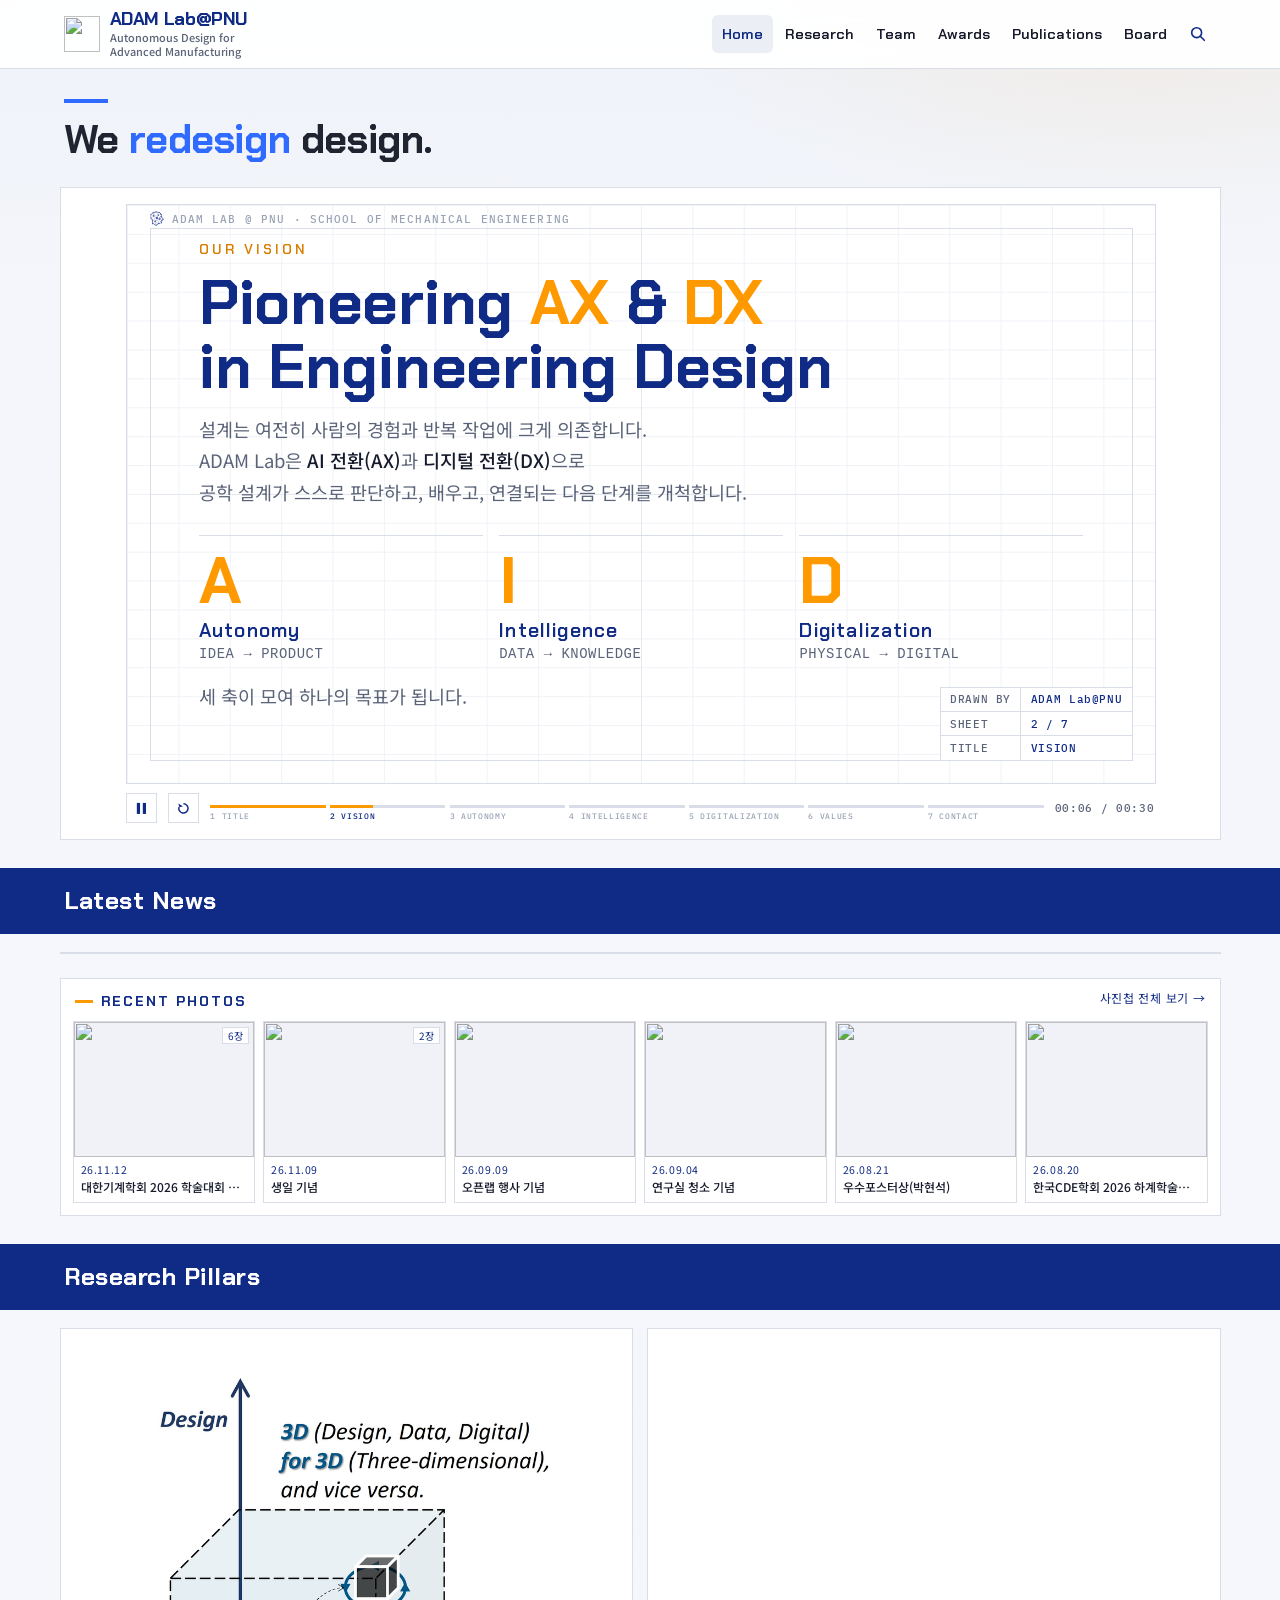
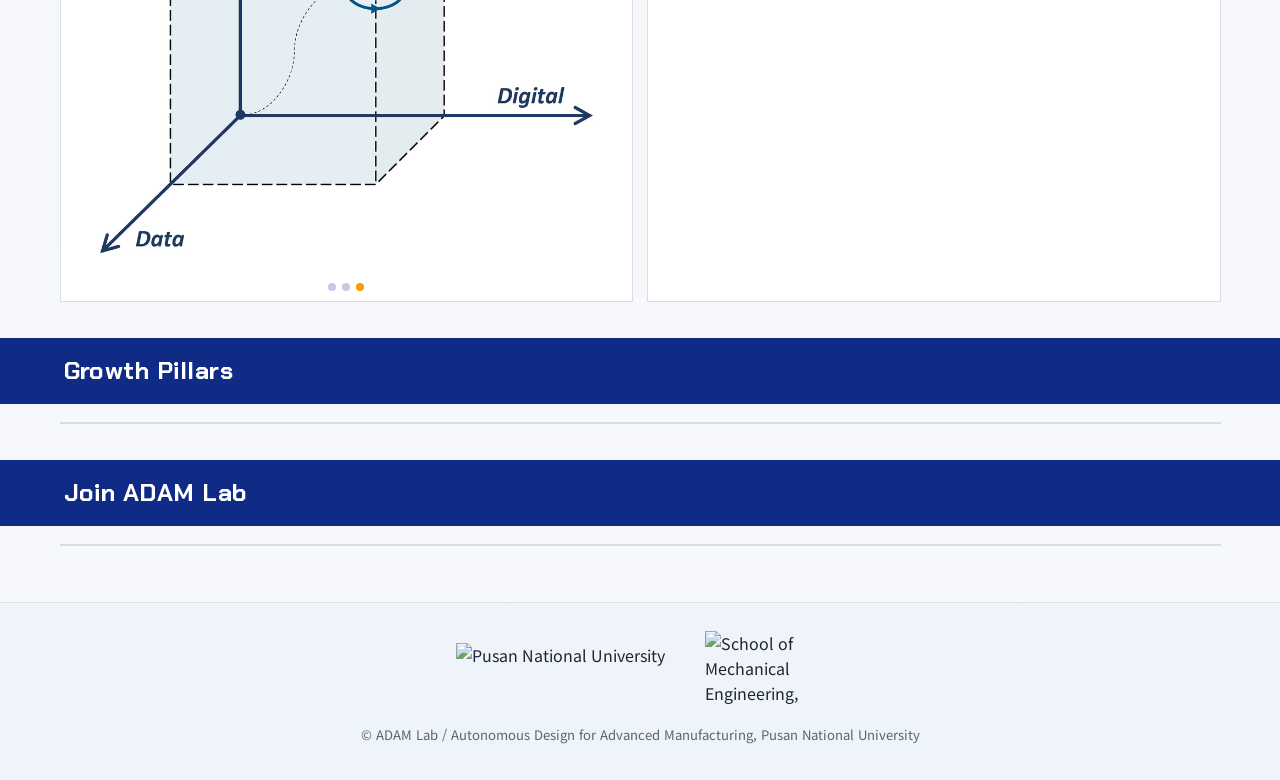
==== index.html @ 5a065c5c "data: refresh sheet snapshot" ====
<!doctype html>
<html lang="ko">
<head>
  <meta charset="utf-8">
  <meta name="viewport" content="width=device-width, initial-scale=1">
  <title>ADAM Lab@PNU</title>
  <meta name="description" content="ADAM Lab@PNU — Autonomous Design for Advanced Manufacturing Laboratory, Pusan National University.">
  <link rel="preconnect" href="https://fonts.googleapis.com">
  <link rel="preconnect" href="https://fonts.gstatic.com" crossorigin>
  <link href="https://fonts.googleapis.com/css2?family=Chakra+Petch:wght@500;600;700&family=IBM+Plex+Mono:wght@400;500;600&family=Noto+Sans+KR:wght@400;500;600;700&display=swap" rel="stylesheet">
  <link rel="stylesheet" href="css/site.css">
  <link rel="stylesheet" href="css/widgets/gallery.css">
  <link rel="stylesheet" href="css/widgets/photo-strip.css">
  <link rel="stylesheet" href="css/sheet/tokens.css">
  <link rel="stylesheet" href="css/sheet/base.css">
  <link rel="stylesheet" href="css/sheet/sheet.css">
  <link rel="stylesheet" href="css/widgets/news.css">
  <link rel="stylesheet" href="css/widgets/sections.css">
  <script>window.ADAM_SITE_PARAMS = {};</script>
  <script defer src="js/search-index.js"></script>
  <script defer src="js/site.js"></script>
  <script defer src="js/sheet/boot.js"></script>
  <script defer src="js/sheet/sheets.js?v=20261127-091218"></script>
  <script defer src="js/sheet/sheet-loader.js"></script>
  <script defer src="js/widgets/news.js"></script>
  <script defer src="js/widgets/photo-strip.js"></script>
  <script defer src="js/widgets/sections.js"></script>
<style>.mk-cp{max-width:var(--max);margin:0 auto;padding:30px 16px 14px;display:flex;align-items:flex-end;justify-content:space-between;gap:24px;border-bottom:0}
.mk-cp h1{font-family:var(--font-display);font-weight:700;color:var(--navy);margin:0;line-height:1.1;letter-spacing:-.01em}
.mk-cp h1 em{font-style:normal;color:var(--accent)}
.mk-cp p{margin:8px 0 0;font-family:var(--font-body);color:var(--ink-dim);font-size:16px}
.mk-cp .bar{display:block;width:44px;height:4px;background:var(--accent);margin-bottom:14px}
.mk-cp .tag{font-family:var(--font-mono);font-size:12px;letter-spacing:.12em;color:var(--ink-faint);text-transform:uppercase;white-space:nowrap}
.mk-cp h1{font-size:40px}.mk-cp p{color:#4a5680}
@media (max-width:640px){.mk-cp{flex-direction:column;align-items:flex-start;gap:8px;padding:20px 16px 12px}.mk-cp h1{font-size:28px}.mk-cp p{font-size:14px}.mk-cp .bar{margin-bottom:10px}.mk-cp .tag{font-size:11px}}
.mk-cp h1{color:#1f2430}.mk-cp h1 em{color:#2f6bff}.mk-cp .bar{background:#2f6bff}.mk-cp p{color:#6b7280}</style></head>
<body>
  <a class="skip" href="#main">본문으로 건너뛰기</a>
  <header class="site-header">
    <div class="site-header__inner">
      <a class="brand" href="index.html">
        <img class="brand__logo" src="assets/brand/nav-mark.png" alt="" width="36" height="36">
        <span class="brand__text">
          <span class="brand__mark">ADAM Lab@PNU</span>
          <span class="brand__sub">Autonomous Design for Advanced Manufacturing</span>
        </span>
      </a>
      <button class="nav-toggle" type="button" aria-expanded="false" aria-controls="primary-nav">Menu</button>
      <nav id="primary-nav" class="nav" aria-label="Primary">
<a href="index.html">Home</a>
<a href="research/index.html">Research</a>
<a href="team/index.html">Team</a>
<a href="awards/index.html">Awards</a>
<a href="publications/index.html">Publications</a>
<a href="board/index.html">Board</a>
<button type="button" class="search-toggle" aria-expanded="false" aria-controls="site-search" aria-label="Search">
  <svg viewBox="0 0 20 20" width="18" height="18" aria-hidden="true"><circle cx="8.5" cy="8.5" r="5.5" fill="none" stroke="currentColor" stroke-width="1.8"/><path d="M12.8 12.8 17 17" stroke="currentColor" stroke-width="1.8" stroke-linecap="round"/></svg>
</button>
</nav>
    </div>
  </header>
  <main id="main">
    <div class="mk-cp"><div><span class="bar"></span><h1>We <em>redesign</em> design.</h1></div></div><div class="hero-wrap"><div class="hero-frame">
      <iframe src="assets/hero/index.html" title="ADAM Lab Intro" allow="autoplay" loading="eager"></iframe>
    </div></div>
    <div class="band reveal"><div class="band__inner"><h2>Latest News</h2></div></div>
    <section class="section reveal">
      <div class="panel" id="adam-news"></div>
    </section>
    <section class="photo-strip" aria-label="최근 사진">
      <div class="photo-strip__box">
        <div class="photo-strip__head"><h2>Recent Photos</h2><a href="board/index.html#adam-gallery">사진첩 전체 보기 →</a></div>
        <div class="photo-strip__row" id="photoStrip"><div class="ps-skel"></div><div class="ps-skel"></div><div class="ps-skel"></div><div class="ps-skel"></div><div class="ps-skel"></div><div class="ps-skel"></div></div>
      </div>
    </section>
    <div class="band reveal"><div class="band__inner"><h2>Research Pillars</h2></div></div>
    <section class="section reveal">
      <div class="split pillars-split">
        <div class="pillars-visual panel">
          <div class="carousel" data-carousel aria-label="Research pillars images">
            <div class="carousel__slide is-active">
              <img src="assets/home/pillars/pillar-1.png" data-cap-ko="ADAM Lab 연구의 세 축: Autonomy(자율화), Intelligence(지능화), Digitalization(디지털화). 세 축은 AI 전환(AX)과 디지털 전환(DX)으로 연결됩니다." data-cap-en="Three pillars of ADAM Lab research: Autonomy, Intelligence and Digitalization, linked by AI transformation (AX) and digital transformation (DX)." alt="Research pillars — Venn diagram" width="800" height="800" decoding="async">
            </div>
            <div class="carousel__slide">
              <img src="assets/home/pillars/pillar-2.png" data-cap-ko="ADAM Lab 연구 키워드: Design을 중심으로 Autonomy, Intelligence, Digitalization, Manufacturing이 연결됩니다." data-cap-en="Research keywords of ADAM Lab: Design at the center, connected with Autonomy, Intelligence, Digitalization and Manufacturing." alt="Research pillars — Word cloud" width="800" height="800" decoding="async">
            </div>
            <div class="carousel__slide">
              <img src="assets/home/pillars/pillar-3.png" data-cap-ko="Design·Data·Digital 세 축으로 3D를 다루고, 3D와 관련한 Design·Data·Digital 연구를 수행합니다." data-cap-en="We address 3D through Design, Data and Digital, and carry out Design, Data and Digital research related to 3D." alt="Research pillars — 3D cube" width="800" height="800" decoding="async">
            </div>
            <div class="carousel__dots"></div>
          </div>
        </div>
        <div class="panel pillars-aid" data-adam="sections" data-block="home-pillars"></div>
      </div>
    </section>
    <div class="band reveal"><div class="band__inner"><h2>Growth Pillars</h2></div></div>
    <section class="section reveal"><div class="panel" data-adam="sections" data-block="home-growth"></div></section>
    <div class="band reveal"><div class="band__inner"><h2>Join ADAM Lab</h2></div></div>
    <section class="section reveal"><div class="panel" data-adam="sections" data-block="home-join"></div></section>
  </main>
  <footer class="site-footer">
    <div class="site-footer__inner">
      <div class="footer-logos">
        <a class="footer-logo" href="https://www.pusan.ac.kr/" target="_blank" rel="noopener" title="Pusan National University">
          <img src="assets/brand/pnu-logo.png" alt="Pusan National University" width="280" height="70" loading="lazy">
        </a>
        <a class="footer-logo" href="https://me.pusan.ac.kr/" target="_blank" rel="noopener" title="School of Mechanical Engineering">
          <img src="assets/brand/mech-logo.png" alt="School of Mechanical Engineering, PNU" width="120" height="76" loading="lazy">
        </a>
      </div>
      <p class="copyright"><span class="nowrap">© ADAM Lab / Autonomous Design for Advanced Manufacturing,</span> <span class="nowrap">Pusan National University</span></p>
    </div>
  </footer>

  <div id="site-search" class="site-search" hidden>
    <div class="site-search__panel" role="dialog" aria-modal="true" aria-label="Site search">
      <form class="site-search__form" action="#" method="get">
        <input type="search" name="q" class="site-search__input" placeholder="뉴스·논문·수상·과제 검색" autocomplete="off" enterkeyhint="search">
        <button type="button" class="site-search__close" aria-label="Close search">×</button>
      </form>
      <div class="site-search__results" role="listbox" aria-live="polite"></div>
    </div>
  </div>
  <script defer src="js/pillars-lightbox.js"></script>
</body>
</html>
---- css/site.css ----
/* ADAM Lab@PNU — GitHub Pages shell */
:root {
  --ground: #f4f6fb;
  --sheet: #ffffff;
  --grid: #f0f2f7;
  --line: #d8dde8;
  --line-soft: #e9ecf3;
  --navy: #102b86;
  --blue: #0707aa;
  --ink: #161a2b;
  --ink-dim: #5a6378;
  --ink-faint: #9aa3b5;
  --accent: #ff9900;
  --accent-deep: #d97e00;
  --band: #102b86;
  --font-display: "Chakra Petch", "Noto Sans KR", system-ui, sans-serif;
  --font-body: "Noto Sans KR", "Apple SD Gothic Neo", "Malgun Gothic", system-ui, sans-serif;
  --ease: cubic-bezier(0.2, 0.7, 0.2, 1);
  --max: 1185px;
  --nav-h: 68px;
  color-scheme: light;
}

*, *::before, *::after { box-sizing: border-box; }

html { scroll-behavior: smooth; }

body {
  margin: 0;
  min-height: 100vh;
  font-family: var(--font-body);
  color: var(--ink);
  background:
    radial-gradient(1200px 480px at 10% -10%, rgba(16, 43, 134, 0.07), transparent 60%),
    radial-gradient(900px 420px at 90% 0%, rgba(255, 153, 0, 0.08), transparent 55%),
    linear-gradient(180deg, #eef1f8 0%, var(--ground) 280px, #f7f8fc 100%);
  line-height: 1.55;
  -webkit-font-smoothing: antialiased;
  /* Korean: keep syllables together; English: break at words */
  word-break: keep-all;
  overflow-wrap: anywhere;
  line-break: strict;
}

a { color: var(--blue); text-decoration-thickness: 1px; text-underline-offset: 2px; }
a:hover { color: var(--navy); }

.skip {
  position: absolute; left: -9999px; top: 0;
  background: var(--navy); color: #fff; padding: 8px 12px; z-index: 100;
}
.skip:focus { left: 8px; top: 8px; }

/* ---------- Nav ---------- */
.site-header {
  position: sticky; top: 0; z-index: 50;
  backdrop-filter: blur(12px);
  background: rgba(255, 255, 255, 0.94);
  border-bottom: 1px solid var(--line);
}

.site-header__inner {
  max-width: var(--max);
  margin: 0 auto;
  padding: 0 16px;
  min-height: var(--nav-h);
  display: flex;
  align-items: center;
  flex-wrap: wrap;
  gap: 8px 16px;
}

.brand {
  display: inline-flex;
  align-items: center;
  gap: 10px;
  color: var(--navy);
  text-decoration: none;
  min-width: 0;
}
.brand:hover { color: var(--blue); }
.brand__logo {
  width: 36px;
  height: 36px;
  object-fit: contain;
  flex: 0 0 auto;
}
.brand__text {
  display: flex;
  flex-direction: column;
  gap: 1px;
  min-width: 0;
}
.brand__mark {
  font-family: var(--font-display);
  font-weight: 700;
  font-size: 1.15rem;
  letter-spacing: -0.02em;
  line-height: 1.15;
  white-space: nowrap;
}
.brand__sub {
  font-family: var(--font-body);
  font-size: 0.68rem;
  font-weight: 500;
  color: var(--ink-dim);
  line-height: 1.25;
  white-space: normal;
  max-width: 28ch;
}

.nav {
  margin-left: auto;
  display: flex;
  align-items: center;
  gap: 2px;
  flex-wrap: wrap;
  justify-content: flex-end;
}

.nav a, .search-toggle {
  font-family: var(--font-display);
  font-weight: 600;
  font-size: 0.92rem;
  color: var(--ink);
  text-decoration: none;
  padding: 8px 10px;
  border-radius: 6px;
  border: 0;
  background: transparent;
  cursor: pointer;
  transition: background 0.2s var(--ease), color 0.2s var(--ease);
}
.nav a:hover, .search-toggle:hover {
  background: var(--grid);
  color: var(--navy);
}
.nav a[aria-current="page"] {
  color: var(--navy);
  background: rgba(16, 43, 134, 0.08);
}
.search-toggle {
  display: inline-flex;
  align-items: center;
  justify-content: center;
  color: var(--navy);
}


/* Photos band: Instagram sits immediately beside the h2 title */
.band__inner--with-action {
  display: flex;
  align-items: center;
  justify-content: flex-start;
  gap: 10px;
}
.band__inner--with-action h2 { margin: 0; }
.band-ig {
  display: inline-flex;
  align-items: center;
  justify-content: center;
  flex: 0 0 auto;
  width: 32px;
  height: 32px;
  border-radius: 8px;
  color: #fff;
  border: 1px solid rgba(255, 255, 255, 0.35);
  text-decoration: none;
  transition: background 0.2s var(--ease);
}
.band-ig:hover {
  background: rgba(255, 255, 255, 0.12);
  color: #fff;
}

.nav-toggle {
  display: none;
  margin-left: auto;
  border: 1px solid var(--line);
  background: #fff;
  border-radius: 8px;
  padding: 8px 12px;
  font-family: var(--font-display);
  font-weight: 600;
  color: var(--navy);
}

@media (max-width: 900px) {
  .brand__sub { display: none; }
}
@media (max-width: 820px) {
  .nav-toggle { display: inline-flex; }
  .nav {
    display: none;
    width: 100%;
    flex-direction: column;
    align-items: stretch;
    padding: 0 0 12px;
    margin: 0;
  }
  .site-header.is-open .nav { display: flex; }
}

/* ---------- Layout ---------- */
main { display: block; }

.hero-wrap {
  max-width: var(--max);
  margin: 0 auto;
  padding: 12px 12px 0;
}

.hero-frame {
  width: 100%;
  border: 1px solid var(--line);
  background: #fff;
  overflow: hidden;
  aspect-ratio: 16 / 9;
}
.hero-frame iframe {
  width: 100%;
  height: 100%;
  border: 0;
  display: block;
}

.band {
  background: var(--band);
  color: #fff;
  margin: 28px 0 0;
}
.band__inner {
  max-width: var(--max);
  margin: 0 auto;
  padding: 14px 16px;
}
.band h2 {
  margin: 0;
  font-family: var(--font-display);
  font-weight: 700;
  font-size: clamp(1.15rem, 2.2vw, 1.55rem);
  letter-spacing: 0.02em;
}

.section {
  max-width: var(--max);
  margin: 0 auto;
  padding: 18px 12px 8px;
}

.section__head {
  display: flex;
  align-items: baseline;
  justify-content: space-between;
  gap: 12px;
  margin: 8px 4px 12px;
  flex-wrap: wrap;
}
.section__head h1, .section__head h2 {
  margin: 0;
  font-family: var(--font-display);
  font-weight: 700;
  color: var(--navy);
  font-size: clamp(1.35rem, 2.6vw, 1.85rem);
  letter-spacing: -0.02em;
}
.section__head p {
  margin: 0;
  color: var(--ink-dim);
  font-size: 0.95rem;
}

.page-kicker {
  max-width: var(--max);
  margin: 0 auto;
  padding: 28px 16px 0;
}
.page-kicker .label {
  font-family: var(--font-display);
  font-weight: 700;
  letter-spacing: 0.12em;
  font-size: 0.78rem;
  color: var(--accent-deep);
  text-transform: uppercase;
}
.page-kicker h1 {
  margin: 6px 0 0;
  font-family: var(--font-display);
  font-weight: 700;
  font-size: clamp(1.8rem, 4vw, 2.6rem);
  color: #1f2430;
  letter-spacing: -0.03em;
}

.team-links {
  display: flex;
  flex-wrap: wrap;
  gap: 10px 16px;
  margin: 14px 0 0;
}
.team-links a {
  font-family: var(--font-display);
  font-weight: 600;
  font-size: 0.95rem;
  color: var(--navy);
  text-decoration: none;
  padding: 6px 0;
  border-bottom: 2px solid transparent;
  transition: border-color 0.2s var(--ease), color 0.2s var(--ease);
}
.team-links a:hover {
  border-bottom-color: var(--accent);
  color: var(--blue);
}

.split {
  display: grid;
  grid-template-columns: 1fr 1fr;
  gap: 14px;
  align-items: start;
}
@media (max-width: 820px) {
  .split { grid-template-columns: 1fr; }
}

/* Home Research Pillars — Sites-like 50:50 split: carousel | A·I·D cards */
.pillars-split {
  grid-template-columns: 1fr 1fr;
  gap: 14px;
  align-items: stretch;
}
.pillars-visual {
  overflow: hidden;
  display: flex;
  min-height: 0;
}
.pillars-visual .carousel {
  flex: 1 1 auto;
  width: 100%;
  min-height: 280px;
  aspect-ratio: 1 / 1;
  border: 0;
  max-height: none;
}
.pillars-aid {
  padding: 10px 12px 12px;
  min-width: 0;
}
.pillars-aid .sx-cards.sx-aid {
  grid-template-columns: minmax(0, 1fr) !important;
  gap: 10px;
}
.pillars-aid .sx-card--aid {
  padding: 12px 14px;
}
.pillars-aid .sx-aid-letter {
  width: 30px;
  height: 30px;
  font-size: 1rem;
}
@media (max-width: 820px) {
  .pillars-split { grid-template-columns: 1fr; }
  .pillars-visual .carousel {
    aspect-ratio: 16 / 9;
    min-height: 0;
  }
}

/* Search deep-link highlight */
.is-search-hit {
  outline: 2px solid var(--accent);
  outline-offset: 3px;
  box-shadow: 0 0 0 4px rgba(255, 153, 0, 0.22);
  transition: outline-color 0.3s var(--ease), box-shadow 0.3s var(--ease);
}

/* ---------- Panels (hover glow only) ---------- */
.panel {
  position: relative;
  width: 100%;
  min-width: 0;
  background: #fff;
  border: 1px solid var(--line);
  overflow: visible;
  transition: border-color 0.25s var(--ease), box-shadow 0.25s var(--ease);
}
.panel:hover {
  border-color: #c5cee6;
  box-shadow: 0 0 0 1px rgba(16, 43, 134, 0.06), 0 12px 32px rgba(16, 43, 134, 0.1);
}
.panel .ax-root,
.panel .adam-sheet { max-width: 100%; }

/* ---------- Carousel ---------- */
.carousel {
  position: relative;
  aspect-ratio: 1.25 / 1;
  background: #fff;
  overflow: hidden;
  border: 1px solid var(--line);
}
.carousel__slide {
  position: absolute;
  inset: 0;
  display: flex;
  align-items: center;
  justify-content: center;
  background-color: #fff;
  opacity: 0;
  transition: opacity 0.9s var(--ease);
  /* fallback if a slide still uses background-image */
  background-size: contain;
  background-repeat: no-repeat;
  background-position: center;
}
.carousel__slide.is-active { opacity: 1; }
.carousel__slide img {
  display: block;
  max-width: 100%;
  max-height: 100%;
  width: auto;
  height: auto;
  object-fit: contain;
  object-position: center;
}
.carousel__dots {
  position: absolute;
  left: 0; right: 0; bottom: 10px;
  display: flex;
  justify-content: center;
  gap: 6px;
  z-index: 2;
}
.carousel__dots button {
  width: 8px; height: 8px;
  border-radius: 50%;
  border: 0;
  background: rgba(16, 43, 134, 0.25);
  padding: 0;
  cursor: pointer;
  transition: background 0.2s var(--ease);
}
.carousel__dots button[aria-current="true"] {
  background: var(--accent);
}
/* Board album carousel nav pattern (gl-carousel-nav) — Home Pillars only */
.carousel__nav {
  position: absolute; top: 50%; transform: translateY(-50%); z-index: 2;
  width: 30px; height: 30px; display: grid; place-items: center;
  border: 1px solid rgba(255,255,255,0.55); border-radius: 999px;
  background: rgba(16, 26, 43, 0.42); color: #fff; cursor: pointer;
  opacity: 0; transition: opacity 0.18s var(--ease), background 0.18s var(--ease);
  padding: 0;
}
.carousel:hover .carousel__nav,
.carousel:focus-within .carousel__nav { opacity: 1; }
.carousel__prev { left: 8px; }
.carousel__next { right: 8px; }
.carousel__nav:hover { background: rgba(16, 26, 43, 0.7); }

/* ---------- Allowed motion: (1) scroll fade-up (2) card hover glow (3) slide crossfade ---------- */
.reveal {
  opacity: 0;
  transform: translateY(14px);
  transition: opacity 0.55s var(--ease), transform 0.55s var(--ease);
}
.reveal.is-in {
  opacity: 1;
  transform: none;
}
@media (prefers-reduced-motion: reduce) {
  html { scroll-behavior: auto; }
  .reveal { opacity: 1; transform: none; transition: none; }
  .carousel__slide { transition: none; }
  .panel { transition: none; }
  .adam-top { transition: none; }
}

/* ---------- Footer ---------- */
.site-footer {
  margin-top: 48px;
  border-top: 1px solid var(--line);
  background: #eef4fa;
}
.site-footer__inner {
  max-width: var(--max);
  margin: 0 auto;
  padding: 28px 16px 36px;
  display: flex;
  flex-direction: column;
  gap: 18px;
  align-items: center;
}
.footer-logos {
  display: flex;
  flex-wrap: wrap;
  gap: 28px 40px;
  align-items: center;
  justify-content: center;
  width: 100%;
}
.footer-logo {
  display: inline-flex;
  align-items: center;
  text-decoration: none;
  opacity: 0.95;
  transition: opacity 0.2s var(--ease);
}
.footer-logo:hover { opacity: 1; }
.footer-logo img {
  display: block;
  height: auto;
  max-height: 64px;
  width: auto;
  max-width: min(320px, 78vw);
  object-fit: contain;
}
.footer-logo:last-child img {
  max-height: 76px;
  max-width: min(140px, 40vw);
}
.copyright {
  margin: 0;
  text-align: center;
  color: var(--ink-dim);
  font-size: 0.82rem;
  line-height: 1.45;
  max-width: 100%;
}
.copyright .nowrap { white-space: nowrap; }
@media (max-width: 640px) {
  .copyright { font-size: min(0.82rem, 3vw); }
}

/* ---------- Scroll to top ---------- */
.adam-top {
  --adam-top-lift: 0px;
  position: fixed;
  right: 24px;
  bottom: calc(24px + var(--adam-top-lift));
  z-index: 40;
  width: 44px;
  height: 44px;
  padding: 0;
  border: 0;
  border-radius: 50%;
  background: var(--navy, #102b86);
  color: #fff;
  cursor: pointer;
  display: grid;
  place-items: center;
  box-shadow: 0 8px 18px rgba(16, 43, 134, 0.22);
  opacity: 0;
  visibility: hidden;
  pointer-events: none;
  transform: translateY(8px);
  transition:
    opacity 0.25s var(--ease, cubic-bezier(0.2, 0.7, 0.2, 1)),
    transform 0.25s var(--ease, cubic-bezier(0.2, 0.7, 0.2, 1)),
    visibility 0.25s,
    background 0.2s var(--ease, cubic-bezier(0.2, 0.7, 0.2, 1));
}
.adam-top.is-visible {
  opacity: 1;
  visibility: visible;
  transform: none;
  pointer-events: auto;
}
.adam-top:hover { background: var(--blue, #0707aa); }
.adam-top:focus-visible {
  outline: 2px solid var(--accent, #ff9900);
  outline-offset: 3px;
}
@media (max-width: 640px) {
  .adam-top {
    right: 16px;
    bottom: calc(16px + env(safe-area-inset-bottom, 0px) + var(--adam-top-lift));
  }
}

/* ---------- Site search ---------- */
.site-search {
  position: fixed;
  inset: 0;
  z-index: 80;
  background: rgba(16, 26, 43, 0.35);
  display: flex;
  align-items: flex-start;
  justify-content: center;
  padding: 12vh 16px 24px;
  backdrop-filter: blur(2px);
}
.site-search[hidden] { display: none !important; }
.site-search__panel {
  width: min(560px, 100%);
  background: #fff;
  border: 1px solid var(--line);
  border-radius: 12px;
  box-shadow: 0 24px 60px rgba(16, 43, 134, 0.18);
  overflow: hidden;
}
.site-search__form {
  display: flex;
  align-items: center;
  gap: 8px;
  padding: 12px 12px 10px;
  border-bottom: 1px solid var(--line-soft);
}
.site-search__input {
  flex: 1;
  border: 0;
  outline: none;
  font: inherit;
  font-size: 1.05rem;
  padding: 8px 6px;
  color: var(--ink);
  background: transparent;
}
.site-search__close {
  border: 0;
  background: var(--grid);
  width: 36px;
  height: 36px;
  border-radius: 8px;
  font-size: 1.3rem;
  line-height: 1;
  cursor: pointer;
  color: var(--ink-dim);
}
.site-search__close:hover { color: var(--navy); }
.site-search__results {
  max-height: min(50vh, 420px);
  overflow: auto;
  padding: 8px;
}
.site-search__hit {
  display: block;
  padding: 10px 12px;
  border-radius: 8px;
  text-decoration: none;
  color: inherit;
  transition: background 0.15s var(--ease);
}
.site-search__hit:hover { background: var(--grid); }
.site-search__kind {
  display: inline-block;
  font-family: var(--font-display);
  font-size: 0.68rem;
  font-weight: 700;
  letter-spacing: 0.06em;
  text-transform: uppercase;
  color: var(--accent-deep);
  margin-bottom: 2px;
}
.site-search__hit strong {
  display: block;
  font-family: var(--font-display);
  color: var(--navy);
  margin-bottom: 2px;
}
.site-search__blurb {
  display: block;
  font-size: 0.86rem;
  color: var(--ink-dim);
}
.site-search__empty {
  margin: 12px;
  color: var(--ink-dim);
  font-size: 0.92rem;
}
body.search-open { overflow: hidden; }

/* orange bar above tab page titles (matches home .mk-cp .bar) */
.page-kicker .kicker-bar{display:block;width:44px;height:4px;background:#2f6bff;margin-bottom:14px}
.page-kicker .kicker-bar + h1{margin-top:0}
.page-kicker .kicker-bar + h1{line-height:1.1;font-size:40px}
@media (max-width:640px){.page-kicker .kicker-bar{margin-bottom:10px}.page-kicker .kicker-bar + h1{font-size:28px}}
---- css/widgets/photo-strip.css ----
/* Home: RECENT PHOTOS strip under Latest News. Lightbox reuses .gl-box from gallery.css. */

.photo-strip {
  max-width: var(--max);
  margin: 16px auto 0;
  padding: 0 12px;
}
.photo-strip__box {
  background: #fff;
  border: 1px solid var(--line);
  padding: 10px 12px 12px;
}
.photo-strip__head {
  display: flex;
  align-items: baseline;
  gap: 10px;
  margin: 0 2px 8px;
}
.photo-strip__head h2 {
  margin: 0;
  font-family: var(--font-display);
  font-weight: 700;
  font-size: 14px;
  letter-spacing: 0.14em;
  text-transform: uppercase;
  color: var(--navy);
  display: flex;
  align-items: center;
  gap: 8px;
}
.photo-strip__head h2::before {
  content: "";
  width: 18px;
  height: 3px;
  background: var(--accent);
}
.photo-strip__head a {
  margin-left: auto;
  font-family: var(--font-mono);
  font-size: 12px;
  letter-spacing: 0.06em;
  color: var(--navy);
  text-decoration: none;
  white-space: nowrap;
}
.photo-strip__head a:hover { color: var(--accent-deep); }
.photo-strip__row {
  display: grid;
  grid-template-columns: repeat(6, minmax(0, 1fr));
  gap: 8px;
}
.ps-card {
  display: block;
  width: 100%;
  padding: 0;
  border: 1px solid var(--line);
  background: #fff;
  color: var(--ink);
  font: inherit;
  text-align: left;
  cursor: pointer;
  min-width: 0;
  transition: border-color 0.18s var(--ease), box-shadow 0.18s var(--ease);
}
.ps-card:hover {
  border-color: var(--navy);
  box-shadow: 0 0 0 1px rgba(16, 43, 134, 0.08), 0 8px 18px rgba(16, 43, 134, 0.1);
}
.ps-card:focus-visible { outline: 2px solid var(--accent); outline-offset: 2px; }

/* Sit above the skip link (z-index 100) and site search overlay. */
.gl-box { z-index: 400; }

.ps-img {
  position: relative;
  aspect-ratio: 4 / 3;
  background: var(--grid);
  overflow: hidden;
}
.ps-img img {
  position: absolute;
  inset: 0;
  width: 100%;
  height: 100%;
  object-fit: cover;
  object-position: 50% 40%;
}
.ps-n {
  position: absolute;
  top: 5px;
  right: 5px;
  font-family: var(--font-mono);
  font-size: 10px;
  color: var(--navy);
  background: rgba(255, 255, 255, 0.92);
  border: 1px solid var(--line);
  padding: 0 5px;
}
.ps-cap { padding: 5px 7px 6px; display: grid; gap: 1px; }
.ps-date {
  font-family: var(--font-mono);
  font-size: 10.5px;
  letter-spacing: 0.06em;
  color: var(--navy);
}
.ps-text {
  font-size: 12px;
  font-weight: 500;
  line-height: 1.35;
  white-space: nowrap;
  overflow: hidden;
  text-overflow: ellipsis;
}
.ps-skel {
  aspect-ratio: 4 / 3.9;
  background: linear-gradient(90deg, var(--grid), #fff, var(--grid));
  border: 1px solid var(--line);
}
@media (max-width: 820px) {
  .photo-strip__row {
    display: flex;
    overflow-x: auto;
    scroll-snap-type: x mandatory;
    -webkit-overflow-scrolling: touch;
    padding-bottom: 4px;
    scrollbar-width: thin;
  }
  .ps-card, .ps-skel { flex: 0 0 40%; scroll-snap-align: start; }
}
---- css/sheet/base.css ----
/* ADAM Lab widgets — shared base for the sheet-driven widgets
   (publications, patents, awards, members, projects, talks, gallery).
   Palette/fonts come from tokens.css (= hero animation). Each Sites page
   gets its own layout file on top of this (see widgets/<name>/). */

*, *::before, *::after { box-sizing: border-box; }
[hidden] { display: none !important; }

/* Hosted inside adam-lab pages: document shell (html/body) is owned by css/site.css.
   Widget chrome below targets .ax-* / panel roots only. */

::-webkit-scrollbar { width: 8px; height: 8px; }
::-webkit-scrollbar-thumb { background: var(--line); border-radius: 8px; }
::-webkit-scrollbar-track { background: transparent; }

a { color: inherit; }
button { font: inherit; color: inherit; }
:focus-visible { outline: 2px solid var(--navy); outline-offset: 2px; }

.ax-root {
  container-type: inline-size;
  container-name: ax;
  width: 100%;
  max-width: 1280px;
  margin: 0 auto;
  padding: clamp(10px, 2.4vw, 24px) clamp(10px, 2.6vw, 28px) clamp(16px, 3vw, 32px);
}

/* ---------- toolbar ---------- */
.ax-bar {
  position: sticky;
  top: 0;
  z-index: 20;
  display: flex;
  flex-wrap: wrap;
  align-items: center;
  gap: 8px 10px;
  padding: 10px 0;
  margin-bottom: 6px;
  background: rgba(255, 255, 255, 0.86);
  -webkit-backdrop-filter: saturate(1.4) blur(8px);
  backdrop-filter: saturate(1.4) blur(8px);
  border-bottom: 1px solid var(--line-soft);
}
.ax-bar .ax-grow { flex: 1 1 auto; }
/* Narrow embeds keep the bar sticky but compact: chip rows scroll sideways
   on one line instead of wrapping, so the bar stays ~1–2 rows tall. */
@container ax (max-width: 600px) {
  .ax-bar { padding: 6px 0; gap: 6px; margin-bottom: 4px; }
  .ax-bar .ax-chips { flex: 1 1 auto; }
}

.ax-chips {
  display: flex;
  gap: 6px;
  min-width: 0;
  overflow-x: auto;
  scrollbar-width: none;
  padding: 1px;
}
.ax-chips::-webkit-scrollbar { display: none; }

.ax-chip {
  flex: 0 0 auto;
  appearance: none;
  border: 1px solid var(--line);
  background: rgba(255, 255, 255, 0.9);
  color: var(--ink-dim);
  font-family: var(--font-mono);
  font-size: 11px;
  font-weight: 500;
  letter-spacing: 0.05em;
  text-transform: uppercase;
  text-decoration: none;
  line-height: 1;
  padding: 7px 10px;
  border-radius: 0;
  cursor: pointer;
  display: inline-flex;
  align-items: center;
  gap: 6px;
  transition: border-color 0.15s var(--ease), color 0.15s var(--ease), background 0.15s var(--ease);
}
.ax-chip:hover { border-color: var(--navy); color: var(--navy); }
.ax-chip[aria-pressed="true"] {
  border-color: var(--navy);
  color: var(--navy);
  background: #fff;
  box-shadow: inset 0 0 0 1px var(--navy);
}
.ax-chip .n {
  font-size: 10px;
  color: var(--ink-dim);
  font-weight: 500;
}
.ax-chip[aria-pressed="true"] .n { color: var(--navy); }
.ax-chip .ko { font-family: var(--font-body); text-transform: none; letter-spacing: 0; font-size: 12px; }

.ax-search {
  position: relative;
  flex: 1 1 220px;
  min-width: 160px;
  max-width: 360px;
}
.ax-search input {
  width: 100%;
  height: 32px;
  border: 1px solid var(--line);
  background: #fff;
  padding: 0 30px 0 32px;
  font: 13px var(--font-body);
  color: var(--ink);
  border-radius: 0;
  outline: none;
  transition: border-color 0.15s var(--ease), box-shadow 0.15s var(--ease);
}
.ax-search input::placeholder { color: var(--ink-faint); }
.ax-search input:focus { border-color: var(--navy); box-shadow: 0 0 0 3px rgba(16, 43, 134, 0.08); }
.ax-search svg {
  position: absolute; left: 10px; top: 50%; width: 14px; height: 14px;
  transform: translateY(-50%); color: var(--ink-faint); pointer-events: none;
}
.ax-search .ax-clear {
  position: absolute; right: 4px; top: 50%; transform: translateY(-50%);
  width: 24px; height: 24px; border: 0; background: none; cursor: pointer;
  color: var(--ink-faint); font-size: 16px; line-height: 1;
}
.ax-search .ax-clear:hover { color: var(--navy); }

.ax-select {
  height: 32px;
  border: 1px solid var(--line);
  background: #fff;
  font: 12px var(--font-mono);
  color: var(--ink-dim);
  padding: 0 26px 0 10px;
  border-radius: 0;
  appearance: none;
  background-image: linear-gradient(45deg, transparent 50%, var(--ink-faint) 50%), linear-gradient(135deg, var(--ink-faint) 50%, transparent 50%);
  background-position: calc(100% - 13px) 50%, calc(100% - 9px) 50%;
  background-size: 4px 4px;
  background-repeat: no-repeat;
  cursor: pointer;
}
.ax-select:focus { border-color: var(--navy); outline: none; }

/* ---------- type ---------- */
.ax-kicker {
  font-family: var(--font-display);
  font-weight: 600;
  font-size: 11px;
  letter-spacing: 0.14em;
  text-transform: uppercase;
  color: var(--navy);
}
.ax-mono { font-family: var(--font-mono); }
.ax-dim { color: var(--ink-dim); }
.ax-faint { color: var(--ink-faint); }

.au-pi { color: var(--ink); font-weight: 700; }

/* ---------- small parts ---------- */
.ax-badge {
  display: inline-flex;
  align-items: center;
  gap: 5px;
  font-family: var(--font-mono);
  font-size: 10px;
  font-weight: 500;
  letter-spacing: 0.04em;
  line-height: 1;
  padding: 4px 7px;
  border: 1px solid var(--line);
  color: var(--ink-dim);
  background: #fff;
  white-space: nowrap;
}
.ax-badge.award { border-color: var(--accent); color: var(--accent-ink); background: #fff8ec; }
.ax-badge.award::before { content: ""; width: 6px; height: 6px; border-radius: 50%; background: var(--accent); }
.ax-badge.navy { border-color: var(--navy); color: var(--navy); }
.ax-badge.solid { background: var(--navy); border-color: var(--navy); color: #fff; }
.ax-badge.dash { border-style: solid; color: var(--blue); border-color: var(--blue); background: #eef4ff; }
.ax-badge.ko { font-family: var(--font-body); letter-spacing: 0; font-size: 11px; line-height: 1.2; padding: 3px 7px; }

.ax-link {
  display: inline-flex;
  align-items: center;
  gap: 4px;
  font-family: var(--font-mono);
  font-size: 10.5px;
  font-weight: 500;
  letter-spacing: 0.05em;
  text-transform: uppercase;
  text-decoration: none;
  color: var(--navy);
  border: 1px solid var(--line);
  background: #fff;
  padding: 4px 7px;
  line-height: 1;
  transition: border-color 0.15s var(--ease), background 0.15s var(--ease);
}
.ax-link:hover { border-color: var(--navy); background: #f6f8ff; }
.ax-link::after { content: "↗"; font-size: 10px; }

.ax-count {
  font-family: var(--font-mono);
  font-size: 11px;
  color: var(--ink-dim);
  letter-spacing: 0.04em;
  white-space: nowrap;
}

/* ---------- states ---------- */
.adam-state {
  margin: 24px 0;
  padding: 18px;
  border: 1px dashed var(--line);
  background: rgba(255, 255, 255, 0.9);
  color: var(--ink-dim);
  font-size: 13px;
  text-align: center;
}
.ax-skel {
  height: 64px;
  margin: 10px 0;
  border: 1px solid var(--line-soft);
  background: linear-gradient(90deg, #fff 0%, #f6f7fb 50%, #fff 100%);
  background-size: 200% 100%;
}
@media (prefers-reduced-motion: no-preference) {
  .ax-skel { animation: ax-shimmer 1.2s linear infinite; }
  .ax-in { animation: ax-in 0.4s var(--ease) both; }
}
@keyframes ax-shimmer { to { background-position: -200% 0; } }
@keyframes ax-in { from { opacity: 0; transform: translateY(6px); } to { opacity: 1; transform: none; } }

mark { background: #ffe9c4; color: inherit; padding: 0 1px; }

/* ---------- short iframes ----------
   Google Sites scales an embed's height with its width, so on a phone a
   widget may get only ~250–400px. The document scrolls inside the iframe;
   keep the sticky bar to one or two thin rows and drop decorative heads
   (histogram, sparkline, big totals) so the list is visible at once. */
@media (max-height: 520px) {
  .ax-root { padding-top: 4px; padding-bottom: 12px; }
  .ax-bar { padding: 5px 0; gap: 6px; margin-bottom: 4px; }
  .ax-chip { padding: 6px 8px; }
  .ax-search { min-width: 120px; }
  .ax-search input, .ax-select { height: 30px; }
}

/* ---------- phone embeds (html.ax-pe, set by sheet-loader.js) ----------
   Google Sites keeps the desktop box's aspect ratio on phones, so a list
   widget gets ~355×200–350px. pe mode: decorative heads hidden (per widget),
   ONE sticky bar row — chip groups become native selects (.ax-pe-sel), search
   (+ secondary filters marked .ax-pe-more) folds behind the magnifier, and an
   "open in a new tab" button (.ax-pe-open) is always at the right. The list
   ends with a full-width "new tab, full screen" link (.ax-pe-end). */
.ax-pe-sel, .ax-pe-icon, .ax-pe-open, .ax-pe-end, .ax-fullhead { display: none; }

html.ax-pe { background-size: 10vw 10vw; }
html.ax-pe body { font-size: 13px; }
html.ax-pe .ax-root { padding: 0 10px 10px; }
html.ax-pe .ax-bar {
  flex-wrap: nowrap;
  gap: 6px;
  padding: 6px 0;
  margin: 0 0 2px;
  background: rgba(255, 255, 255, 0.96);
}
html.ax-pe .ax-bar > .ax-chips,
html.ax-pe .ax-bar > .ax-count,
html.ax-pe .ax-bar > .ax-grow,
html.ax-pe .ax-bar > .ax-search,
html.ax-pe .ax-bar > .pj-sep { display: none; }
html.ax-pe .ax-bar > * { flex: 0 0 auto; order: 0; }
html.ax-pe .ax-bar > .ax-select { display: block; flex: 1 1 0; min-width: 0; max-width: 180px; height: 30px; text-overflow: ellipsis; }
html.ax-pe .ax-bar > .ax-select[hidden] { display: none; }
html.ax-pe .ax-bar:not(.pe-search) > .ax-pe-more { display: none; }
html.ax-pe .ax-bar > .ax-select { font: 500 12.5px var(--font-body); color: var(--ink); }
html.ax-pe .ax-bar > .ax-chip { padding: 0 8px; height: 30px; }
html.ax-pe .ax-pe-icon,
html.ax-pe .ax-pe-open {
  display: inline-grid;
  place-items: center;
  flex: 0 0 30px;
  width: 30px;
  height: 30px;
  padding: 0;
  border: 1px solid var(--line);
  background: #fff;
  color: var(--navy);
  cursor: pointer;
}
html.ax-pe .ax-pe-icon { position: relative; }
html.ax-pe .ax-pe-icon.on::after { content: ""; position: absolute; top: 3px; right: 3px; width: 6px; height: 6px; border-radius: 50%; background: var(--accent); }
html.ax-pe .ax-pe-icon[aria-expanded="true"] { border-color: var(--navy); box-shadow: inset 0 0 0 1px var(--navy); }
html.ax-pe .ax-pe-open { margin-left: auto; border-color: var(--navy); }
html.ax-pe .ax-pe-open:hover, html.ax-pe .ax-pe-open:focus-visible { background: var(--navy); color: #fff; }
html.ax-pe .ax-pe-open.floating {
  position: fixed; top: 6px; right: 6px; z-index: 30;
  width: 26px; height: 26px; background: rgba(255, 255, 255, 0.94);
}
/* magnifier open: search (and .ax-pe-more filters) on a second row */
html.ax-pe .ax-bar.pe-search { flex-wrap: wrap; }
html.ax-pe .ax-bar.pe-search::before { content: ""; order: 49; flex: 0 0 100%; height: 0; }   /* line break before the search row */
html.ax-pe .ax-search input::-webkit-search-cancel-button { -webkit-appearance: none; display: none; }
html.ax-pe .ax-bar.pe-search > .ax-search { display: block; order: 50; flex: 1 1 150px; min-width: 0; max-width: none; }
html.ax-pe .ax-bar.pe-search > .ax-search input { height: 30px; }
html.ax-pe .ax-bar.pe-search > .ax-pe-more { display: block; order: 51; flex: 0 1 auto; max-width: 40%; }
html.ax-pe .ax-bar.pe-search > .ax-chip.ax-pe-more { display: inline-flex; }

html.ax-pe .ax-pe-end {
  display: flex;
  justify-content: center;
  align-items: center;
  gap: 6px;
  margin: 14px 0 2px;
  padding: 10px;
  border: 1px dashed var(--navy);
  background: rgba(255, 255, 255, 0.94);
  color: var(--navy);
  font: 600 12.5px var(--font-body);
  text-decoration: none;
}
html.ax-pe .ax-pe-end .ar { font-family: var(--font-mono); }
html.ax-pe.ax-pe-fits .ax-pe-end { display: none; }
.ax-pe-mark { display: none; }
html.ax-pe .ax-pe-mark { display: block; height: 0; }
html.ax-pe .ax-pe-end:hover { background: #f6f8ff; }
html.ax-pe .adam-state { margin: 10px 0; padding: 12px; }
html.ax-pe .ax-skel { height: 48px !important; margin: 6px 0; }

/* "more below" fade at the bottom edge of the iframe */
html.ax-pe body::after {
  content: "";
  position: fixed;
  left: 0; right: 0; bottom: 0;
  height: 18px;
  background: linear-gradient(rgba(255, 255, 255, 0), rgba(255, 255, 255, 0.95));
  pointer-events: none;
  z-index: 15;
  opacity: 0;
  transition: opacity 0.2s var(--ease);
}
html.ax-pe.ax-pe-below body::after { opacity: 1; }

/* ?full=1 — the new-tab view: page title strip, normal (non-pe) layout */
html.ax-full .ax-fullhead {
  display: flex;
  align-items: baseline;
  gap: 10px;
  padding: 4px 0 10px;
  margin-bottom: 4px;
  border-bottom: 2px solid var(--navy);
}
html.ax-full .ax-fullhead .t { font-size: 18px; font-weight: 700; color: var(--ink); }

@media (prefers-reduced-motion: reduce) {
  *, *::before, *::after { animation: none !important; transition: none !important; scroll-behavior: auto !important; }
}
---- css/widgets/news.css ----
/* Latest News timeline — hero sheet palette. */

.news-row {
  display: grid;
  grid-template-columns: minmax(0, 1fr) auto;
  gap: 6px;
  min-width: 0;
  min-height: 0;
  height: 100%;
  margin: 8px 10px 10px;
  position: relative;
  z-index: 1;
}

.news-viewport {
  height: 100%;
  min-height: 0;
  min-width: 0;
  max-width: 100%;
  position: relative;
  overflow: hidden;
  container-type: inline-size;
  container-name: news;
}

.news-track {
  width: 100%;
  max-width: 100%;
  min-width: 0;
  height: 100%;
  display: flex;
  gap: clamp(8px, 1.2vw, 12px);
  align-items: stretch;
  overflow-x: auto;
  overflow-y: hidden;
  overscroll-behavior-x: contain;
  scroll-snap-type: x mandatory;
  scroll-padding-left: 4px;
  padding: 16px 4px 8px;
  position: relative;
  scrollbar-width: none;
  touch-action: pan-x;
}

.news-track::-webkit-scrollbar {
  display: none;
}

/* Hero .btn */
.news-side-nav {
  display: flex;
  flex-direction: column;
  justify-content: center;
  gap: 6px;
  align-self: stretch;
  padding: 16px 0 8px;
  position: relative;
  z-index: 2;
}

.news-side-nav button {
  width: clamp(28px, 4vw, 34px);
  height: clamp(40px, 12vh, 52px);
  border: 1px solid var(--line);
  background: #fff;
  color: var(--navy);
  cursor: pointer;
  display: grid;
  place-items: center;
  padding: 0;
  flex: 0 0 auto;
}

.news-side-nav button:hover:not(:disabled) {
  border-color: var(--navy);
}

.news-side-nav button:disabled {
  color: var(--ink-faint);
  border-color: var(--line-soft);
  cursor: default;
}

.news-side-nav svg {
  width: 14px;
  height: 14px;
  display: block;
}

.news-card {
  --news-card-w: clamp(200px, 72%, 280px);
  position: relative;
  flex: 0 0 var(--news-card-w);
  width: var(--news-card-w);
  max-width: 100%;
  scroll-snap-align: start;
  height: calc(100% - 4px);
  max-height: min(100%, 340px);   /* tall iframes: cards stop growing */
  align-self: start;
  display: flex;
  flex-direction: column;
  gap: 6px;
  padding: 10px clamp(8px, 1.5vw, 12px) 10px;
  background: rgba(255, 255, 255, 0.92);
  border: 1px solid var(--line);
  color: inherit;
  text-decoration: none;
  min-width: 0;
  overflow: hidden;
}

.news-card[hidden],
.news-skel[hidden],
.news-empty[hidden] {
  display: none !important;
}

.news-card.is-link {
  cursor: pointer;
}

@media (prefers-reduced-motion: no-preference) {
  .news-card {
    opacity: 0;
    transform: translateY(8px);
  }

  .news-card.is-in {
    opacity: 1;
    transform: none;
    transition:
      opacity 0.45s var(--ease),
      transform 0.45s var(--ease),
      border-color 0.2s var(--ease),
      box-shadow 0.2s var(--ease);
  }

  .news-card.is-in:hover {
    transform: translateY(-3px);
    border-color: var(--navy);
    box-shadow: 0 8px 14px rgba(16, 43, 134, 0.06);
  }
}

@media (prefers-reduced-motion: reduce) {
  .news-card:hover {
    border-color: var(--navy);
  }
}

.news-card:nth-child(1) { transition-delay: 0ms; }
.news-card:nth-child(2) { transition-delay: 50ms; }
.news-card:nth-child(3) { transition-delay: 100ms; }
.news-card:nth-child(4) { transition-delay: 150ms; }

.news-node {
  position: absolute;
  top: -15px;
  left: 14px;
  width: 9px;
  height: 9px;
  border-radius: 50%;
  border: 1.5px solid var(--navy);
  background: #fff;
  z-index: 1;
  pointer-events: none;
}

.news-card[data-tag="Award"] .news-node {
  background: var(--accent);
  border-color: var(--accent-deep);
}

.news-card[data-tag="Paper"] .news-node {
  background: var(--navy);
}

.news-top {
  display: flex;
  align-items: center;
  justify-content: space-between;
  gap: 8px;
  min-width: 0;
}

.news-tag,
.news-date,
.news-det,
.news-open {
  font-family: var(--font-mono);
  letter-spacing: 0.06em;
}

/* Card tag: hero chip language */
.news-tag {
  font-size: 9px;
  font-weight: 500;
  text-transform: uppercase;
  padding: 2px 6px;
  border: 1px solid var(--line);
  color: var(--ink-dim);
  background: rgba(255, 255, 255, 0.7);
  flex: 0 1 auto;
  min-width: 0;
  overflow: hidden;
  text-overflow: ellipsis;
  white-space: nowrap;
}

.news-tag[data-tag="Award"] {
  color: var(--accent-ink);
  border-color: var(--accent);
  background: rgba(255, 255, 255, 0.85);
}

.news-tag[data-tag="Paper"] {
  color: var(--navy);
  border-color: var(--navy);
  background: rgba(255, 255, 255, 0.85);
}

.news-tag[data-tag="Project"] {
  color: var(--blue);
  border-color: var(--line);
  background: rgba(255, 255, 255, 0.85);
}

.news-tag[data-tag="Event"],
.news-tag[data-tag="Member"] {
  color: var(--ink-dim);
  border-color: var(--line);
  background: rgba(255, 255, 255, 0.85);
}

.news-date {
  font-size: clamp(10px, 2.2vw, 11px);
  font-weight: 500;
  color: var(--navy);
  flex: 0 0 auto;
}

.news-rule {
  height: 1px;
  background: var(--line);
  border: 0;
  margin: 0;
}

.news-title {
  margin: 0;
  font-family: var(--font-body);
  font-weight: 700;
  font-size: clamp(13px, 2.6vw, 14.5px);
  line-height: 1.4;
  letter-spacing: -0.015em;
  color: var(--ink);
  display: -webkit-box;
  -webkit-line-clamp: 3;
  -webkit-box-orient: vertical;
  overflow: hidden;
  word-break: keep-all;
  overflow-wrap: anywhere;
}

.news-en {
  margin: 0;
  font-family: var(--font-body);
  font-weight: 400;
  font-size: clamp(11px, 2.2vw, 12px);
  line-height: 1.45;
  color: var(--ink-dim);
  display: -webkit-box;
  -webkit-line-clamp: 2;
  -webkit-box-orient: vertical;
  overflow: hidden;
  overflow-wrap: anywhere;
}

.news-foot {
  margin-top: auto;
  display: flex;
  align-items: center;
  justify-content: space-between;
  gap: 8px;
  padding-top: 2px;
  min-width: 0;
}

.news-det {
  font-size: 9px;
  color: var(--ink-dim);
}

.news-links {
  display: inline-flex;
  align-items: center;
  gap: 10px;
}

.news-open2 {
  position: relative;
  z-index: 2;   /* above the stretched OPEN link */
  font-family: var(--font-mono);
  font-size: 10px;
  font-weight: 500;
  letter-spacing: 0.06em;
  color: var(--navy);
  text-decoration: none;
  border-bottom: 1px solid var(--line);
}

.news-open2:hover {
  border-bottom-color: var(--navy);
}

.news-open {
  font-size: 10px;
  font-weight: 500;
  color: var(--navy);
  text-decoration: none;
}

.news-card.is-link .news-open::after {
  content: "";
  position: absolute;
  inset: 0;
  z-index: 1;
}

.news-card.is-link:has(.news-open:focus-visible) {
  outline: 2px solid var(--navy);
  outline-offset: 2px;
}

.news-card.is-link .news-open:focus {
  outline: none;
}

.news-open2:focus-visible {
  outline: 2px solid var(--navy);
  outline-offset: 2px;
}

.news-open.is-empty {
  color: var(--ink-dim);
  font-weight: 500;
}

.news-photo {
  display: block;
  width: calc(100% + 2 * clamp(8px, 1.5vw, 12px));
  height: clamp(48px, 14vh, 64px);
  margin: -10px calc(-1 * clamp(8px, 1.5vw, 12px)) 2px;
  object-fit: cover;
  border-bottom: 1px solid var(--line);
  background: var(--line-soft);
}

.news-empty,
.news-status {
  margin: 0;
  height: 100%;
  display: grid;
  place-items: center;
  text-align: center;
  padding: 16px;
  font-family: var(--font-mono);
  font-size: 12px;
  letter-spacing: 0.04em;
  color: var(--ink-dim);
  flex: 1 0 100%;
}

.news-skel {
  flex: 0 0 var(--news-card-w, 240px);
  width: var(--news-card-w, 240px);
  height: calc(100% - 4px);
  border: 1px dashed var(--line);
  background: rgba(255, 255, 255, 0.7);
}

@media (prefers-reduced-motion: no-preference) {
  .news-skel {
    animation: news-pulse 1.1s ease-in-out infinite;
  }
}

@keyframes news-pulse {
  50% { opacity: 0.45; }
}

@container (max-width: 520px) {
  .news-card,
  .news-skel {
    --news-card-w: calc(100% - 36px);
  }
}

/* Short iframes — Google Sites scales an embed's height with its width, so a
   400px embed can be ~150–250px tall on a phone. Drop the photo and English
   line, tighten spacing, keep date · tag · title · link. */
@media (max-height: 330px) {
  .adam-toolbar { padding-top: 8px; }
  .news-row { margin: 4px 8px 6px; }
  .news-track { padding: 12px 2px 4px; }
  .news-side-nav { padding: 12px 0 4px; }
  .news-side-nav button { height: 34px; }
  .news-card { gap: 4px; padding: 8px 10px; }
  .news-photo, .news-en, .news-det { display: none; }
  .news-title { -webkit-line-clamp: 2; font-size: 13px; }
}
@media (max-height: 210px) {
  .news-rule { display: none; }
  .news-title { -webkit-line-clamp: 2; font-size: 12.5px; line-height: 1.35; }
  .news-node { display: none; }
  .news-track { padding-top: 6px; }
}
/* Very short (≤150px: e.g. Board's 1185×401 box → 355×120 on a phone):
   thin chip row, 1-line titles, small arrows — the card still fits. */
@media (max-height: 150px) {
  .adam-toolbar { padding-top: 4px; }
  .adam-chip { padding: 3px 8px; }
  .news-row { margin: 2px 8px 4px; gap: 4px; }
  .news-track { padding: 4px 2px 2px; }
  .news-side-nav { padding: 4px 0 2px; gap: 4px; }
  .news-side-nav button { height: 26px; width: 26px; }
  .news-card { gap: 3px; padding: 6px 9px; height: 100%; }
  .news-title { -webkit-line-clamp: 1; }
}

/* host page: grid item height:100% + margins overflowed the panel bottom */
.panel .news-row { height: auto; margin-bottom: 2px; }
---- css/widgets/sections.css ----
/* Text blocks (sheet tab `sections`) — Professor CV, Recruiting, Research areas,
   Home pillars/contact. Same palette/type as the hero and the list widgets:
   navy headings with a hairline, white cards with a 1px line border,
   mono date chips, orange (==…==) accents. */

.sx-blocks { display: block; }
.sx-block {
  display: grid;
  grid-template-columns: repeat(2, minmax(0, 1fr));
  gap: 26px 32px;
  align-items: start;
}
.sx-block + .sx-block { margin-top: 36px; padding-top: 18px; border-top: 1px dashed var(--line); }
.sx-blockid { grid-column: 1 / -1; display: flex; align-items: center; gap: 8px; margin-bottom: -14px; }
.sx-blockid code { font: 500 12px var(--font-mono); color: var(--ink); background: #fff; border: 1px solid var(--line); padding: 2px 6px; }
.sx-sec { grid-column: 1 / -1; min-width: 0; }
.sx-sec.sx-half { grid-column: auto; }
@container ax (max-width: 760px) { .sx-sec.sx-half { grid-column: 1 / -1; } }

/* Research page A·I·D — stacked full-width cards (not home Pillars sx-aid) */
.sx-block--research {
  display: flex;
  flex-direction: column;
  gap: 18px;
}
.sx-research-card {
  grid-column: 1 / -1;
  background: rgba(255, 255, 255, 0.98);
  border: 1px solid var(--line);
  border-left: 4px solid var(--navy);
  padding: 16px 18px 18px;
}
.sx-research--a { border-left-color: #e0463c; --pc: #e0463c; }
.sx-research--i { border-left-color: #2f6bff; --pc: #2f6bff; }
.sx-research--d { border-left-color: #21a366; --pc: #21a366; }
.sx-research-head {
  display: flex;
  align-items: flex-start;
  gap: 12px;
  margin: 0 0 14px;
  font-family: var(--font-display);
  font-weight: 700;
  font-size: clamp(1.05rem, 2vw, 1.25rem);
  line-height: 1.35;
  color: var(--navy);
}
.sx-research-head .t { min-width: 0; flex: 1; }
.sx-research-letter {
  flex: 0 0 auto;
  width: 34px;
  height: 34px;
  display: inline-flex;
  align-items: center;
  justify-content: center;
  border-radius: 8px;
  font-size: 1.05rem;
  color: #fff;
  background: var(--navy);
}
.sx-research--a .sx-research-letter, .sx-research--i .sx-research-letter, .sx-research--d .sx-research-letter { background: var(--pc); }
/* A·I·D rows: figure + description side by side (I mirrored), thumbs below */
.sx-research-card .sx-research-head { color: #1f2430; }
.sx-research-card .sx-research-head .t { border-left: 6px solid var(--pc); padding-left: 12px; }
.sx-research-card .sx-ac, .sx-research-card strong, .sx-research-card .sx-thumb figcaption .sx-ac { color: var(--pc); }
.sx-rrow { display: grid; grid-template-columns: minmax(0, 1fr) minmax(0, 1fr); gap: 32px; align-items: center; }
.sx-rrow.no-fig { grid-template-columns: minmax(0, 1fr); }
.sx-rrow--rev .sx-rfig { order: 2; }
.sx-research-card .sx-thumbs { grid-template-columns: repeat(3, minmax(0, 1fr)) !important; }
@media (max-width: 760px) {
  .sx-rrow { grid-template-columns: minmax(0, 1fr); gap: 14px; }
  .sx-rrow--rev .sx-rfig { order: 0; }
}
.sx-research-card .sx-main > * + * { margin-top: 14px; }
.sx-research-card .sx-figure { margin-top: 4px; }

.sx-ac { font-style: normal; color: var(--accent-deep); }
.sx a { color: var(--navy); text-decoration-color: rgba(16, 43, 134, 0.35); text-underline-offset: 2px; }
.sx a:hover { text-decoration-color: var(--navy); }

/* section heading — like the year heads of the talks/awards ledgers */
.sx-sh {
  display: flex; align-items: center; gap: 12px;
  margin: 0 0 12px;
  font-family: var(--font-display); font-weight: 700; font-size: 19px; line-height: 1.25;
  color: var(--navy); letter-spacing: 0.005em;
}
.sx-sh::before { content: ""; flex: 0 0 auto; width: 4px; height: 1.05em; background: var(--navy); }
.sx-sh::after { content: ""; flex: 1 1 40px; height: 1px; background: var(--line); }
.sx-sh .t { min-width: 0; }
.sx-sh .sx-ac { color: var(--accent); }
.sx-sh a { color: inherit; }

.sx .sx-main > * + * { margin-top: 14px; }

/* bullets */
.sx-list { list-style: none; margin: 0; padding: 0; }
.sx-list li { position: relative; padding: 3px 0 3px 16px; font-size: 14px; line-height: 1.65; color: var(--ink); }
.sx-list li::before { content: ""; position: absolute; left: 2px; top: 0.92em; width: 5px; height: 5px; background: var(--navy); }
.sx-list strong { font-weight: 700; }

/* CV entries: text … date chip */
.sx-entries { list-style: none; margin: 0; padding: 0; }
.sx-entries li {
  display: flex; align-items: baseline; gap: 6px 14px;
  padding: 8px 2px 8px 0;
  border-bottom: 1px dashed var(--line-soft);
  font-size: 14px; line-height: 1.55;
}
.sx-entries li:last-child { border-bottom: 0; }
.sx-what { flex: 1 1 auto; min-width: 0; }
.sx-what strong { font-weight: 700; color: var(--ink); }
.sx-when, .sx-date {
  font-family: var(--font-mono); font-weight: 500; color: var(--navy);
  background: #fff; border: 1px solid var(--line); white-space: nowrap;
}
.sx-when { flex: 0 0 auto; font-size: 11.5px; padding: 2px 7px; letter-spacing: 0.02em; }
.sx-date { font-size: 11px; padding: 1px 5px; margin: 0 2px; }

/* sub groups (Membership / Director / …) as cards */
.sx-subgrid { display: grid; grid-template-columns: repeat(auto-fill, minmax(340px, 1fr)); gap: 14px; align-items: start; }
.sx-subcard {
  background: rgba(255, 255, 255, 0.96);
  border: 1px solid var(--line); border-top: 2px solid var(--navy);
  padding: 10px 14px 6px;
}
.sx-sub {
  margin: 0 0 2px;
  font-family: var(--font-display); font-weight: 700; font-size: 12px;
  letter-spacing: 0.14em; text-transform: uppercase; color: var(--navy);
}
.sx-subcard .sx-entries li { padding: 6px 0; font-size: 13.5px; }

/* profile (PI) — same card as the PI row of the Team widget */
.sx-profile {
  display: grid; grid-template-columns: 168px minmax(0, 1fr); gap: 24px; align-items: center;
  padding: 18px;
  background: rgba(255, 255, 255, 0.96);
  border: 1px solid var(--line); border-left: 3px solid var(--navy);
}
.sx-profile.no-photo { grid-template-columns: minmax(0, 1fr); }
.sx-photo { aspect-ratio: 4 / 5; overflow: hidden; background: var(--grid); }
.sx-photo img { width: 100%; height: 100%; object-fit: cover; object-position: 50% 20%; display: block; }
.sx-name { margin: 6px 0 8px; font-size: 26px; font-weight: 700; line-height: 1.2; letter-spacing: -0.01em; color: var(--ink); }
.sx-line { font-size: 14.5px; line-height: 1.6; color: var(--ink-dim); }
.sx-line strong { color: var(--ink); }
.sx-plinks { display: flex; flex-wrap: wrap; gap: 6px; margin-top: 14px; }
.sx-plinks .ax-link { text-decoration: none; color: var(--navy); }

/* headline */
.sx-lead {
  margin: 0;
  padding: 2px 0 2px 16px;
  border-left: 4px solid var(--accent);
  font-family: var(--font-display); font-weight: 700; font-size: clamp(22px, 3vw, 30px); line-height: 1.3;
  color: var(--blue); letter-spacing: -0.005em;
}
.sx-lead .sx-ac { color: var(--accent); }

/* fact cards (label + value) */
.sx-facts { display: grid; grid-template-columns: repeat(auto-fill, minmax(220px, 1fr)); gap: 12px; }
.sx-fact {
  background: rgba(255, 255, 255, 0.96); border: 1px solid var(--line); border-top: 2px solid var(--navy);
  padding: 12px 16px 12px;
}
.sx-fl {
  display: block; margin-bottom: 6px;
  font-family: var(--font-body); font-weight: 700; font-size: 13px; color: var(--navy);
}
.sx-fv { margin: 0; font-family: var(--font-display); font-weight: 700; font-size: 24px; line-height: 1.2; color: var(--ink); }
.sx-fact .sx-list li { font-size: 13.5px; }

/* cards */
.sx-cards { display: grid; grid-template-columns: repeat(auto-fill, minmax(230px, 1fr)); gap: 12px; }
.sx-card {
  position: relative; display: flex; flex-direction: column; gap: 10px;
  background: rgba(255, 255, 255, 0.96); border: 1px solid var(--line);
  padding: 14px 16px 14px; color: inherit; text-decoration: none;
  transition: border-color 0.18s var(--ease), box-shadow 0.18s var(--ease);
}
a.sx-card:hover { border-color: var(--navy); box-shadow: 0 0 0 1px rgba(16, 43, 134, 0.08), 0 12px 26px rgba(16, 43, 134, 0.1); }

/* Research Pillars A · I · D — three clearly separated cards */
.sx-cards.sx-aid {
  grid-template-columns: repeat(3, minmax(0, 1fr));
  gap: 14px;
  align-items: stretch;
}
.sx-card--aid {
  gap: 12px;
  padding: 16px 16px 18px;
  border-top: 3px solid var(--navy);
  min-height: 100%;
}
.sx-aid-letter {
  display: inline-flex;
  align-items: center;
  justify-content: center;
  width: 36px;
  height: 36px;
  border-radius: 8px;
  font-family: var(--font-display);
  font-weight: 700;
  font-size: 1.15rem;
  letter-spacing: 0.02em;
  color: #fff;
  background: var(--navy);
}
.sx-card--a { border-top-color: #d64545; }
.sx-card--a .sx-aid-letter { background: #d64545; }
.sx-card--i { border-top-color: #2f6fed; }
.sx-card--i .sx-aid-letter { background: #2f6fed; }
.sx-card--d { border-top-color: #2f9d6a; }
.sx-card--d .sx-aid-letter { background: #2f9d6a; }
.sx-card--aid .sx-ct { font-size: 15.5px; margin-bottom: 8px; }
.sx-card--aid .sx-list { margin: 0; padding-left: 1.1em; }
@media (max-width: 820px) {
  .sx-cards.sx-aid { grid-template-columns: 1fr; gap: 12px; }
}
.sx-cards.has-icon .sx-card { flex-direction: row; align-items: flex-start; gap: 14px; }
.sx-icon { flex: 0 0 64px; width: 64px; height: 64px; display: flex; align-items: center; justify-content: center; }
.sx-cards.has-icon { gap: 14px; }
.sx-cards.has-icon .sx-card { align-items: center; gap: 28px; padding: 24px 26px; border-left: 3px solid var(--navy); }
.sx-cards.has-icon .sx-icon { flex-basis: 96px; width: 96px; height: 96px; }
.sx-cards.has-icon .sx-ct { font-size: 20px; color: var(--navy); }
.sx-cards.has-icon .sx-body { font-size: 15px; }
.sx-icon img { max-width: 100%; max-height: 100%; display: block; }
.sx-cardtxt { min-width: 0; }
.sx-ct { margin: 0 0 6px; font-family: var(--font-display); font-weight: 700; font-size: 17px; line-height: 1.3; color: var(--ink); }
.sx-ct .sx-ac { color: var(--accent); }
.sx-num { display: block; margin-bottom: 6px; font: 600 12px var(--font-mono); letter-spacing: 0.08em; color: var(--accent-deep); }
.sx-body { margin: 0; font-size: 14px; line-height: 1.65; color: var(--ink); }
.sx-card .sx-list li { font-size: 13.5px; }

/* callout */
.sx-callout {
  margin: 0; padding: 14px 18px;
  background: rgba(255, 255, 255, 0.96); border: 1px solid var(--line); border-left: 3px solid var(--accent);
  font-size: 14.5px; line-height: 1.65;
}

/* figures */
.sx-figure { margin: 0; }
.sx-figure img { display: block; width: 100%; height: auto; background: #fff; border: 1px solid var(--line-soft); }
.sx-figure figcaption { margin-top: 6px; text-align: right; font-size: 12px; font-weight: 700; color: var(--ink-dim); }
.sx-thumbs { display: grid; grid-template-columns: repeat(3, minmax(0, 1fr)); gap: 14px; }
.sx-thumbs > a { color: inherit; text-decoration: none; }
.sx-thumb { margin: 0; }
.sx-tim { aspect-ratio: 4 / 3; background: #fff; border: 1px solid var(--line); overflow: hidden; }
.sx-tim img { width: 100%; height: 100%; object-fit: contain; display: block; }
.sx-thumb figcaption { margin-top: 8px; text-align: center; font-size: 13.5px; font-weight: 700; line-height: 1.45; color: var(--ink); }
.sx-thumb figcaption .sx-ac { color: var(--accent-deep); }

/* contact rows + buttons + side photo */
.sx-text { margin: 0; font-size: 14.5px; line-height: 1.75; color: var(--ink); }
.sx-text .sx-ac { font-weight: 700; }
.sx-contact { margin: 0; display: grid; gap: 0; border-top: 1px solid var(--line); }
.sx-crow { display: grid; grid-template-columns: 64px minmax(0, 1fr); gap: 12px; padding: 7px 0; border-bottom: 1px dashed var(--line-soft); font-size: 13.5px; line-height: 1.55; }
.sx-crow dt { font-family: var(--font-display); font-weight: 700; color: var(--navy); letter-spacing: 0.04em; }
.sx-crow dd { margin: 0; }
.sx-buttons { display: flex; flex-wrap: wrap; gap: 8px; }
.sx-btn {
  display: inline-flex; align-items: center; gap: 8px; height: 34px; padding: 0 12px;
  border: 1px solid var(--line); background: #fff; color: var(--ink) !important; text-decoration: none;
  font: 500 12px var(--font-mono); letter-spacing: 0.04em; text-transform: uppercase;
}
.sx-btn img { width: 20px; height: 20px; display: block; }
.sx-btn:hover { border-color: var(--navy); background: #f6f8ff; }
.sx-btn::after { content: "↗"; font-size: 11px; color: var(--ink-dim); }
/* text + side photo (type photo/image): 7/12 | 5/12 on wide embeds, stacked on narrow ones */
.sx-splitwrap { display: grid; grid-template-columns: minmax(0, 7fr) minmax(0, 5fr); gap: 28px; align-items: start; }
.sx-aside > a { color: inherit; text-decoration: none; display: block; }
.sx-aside > * + * { margin-top: 14px; }
.sx-photo-fig { margin: 0; }
.sx-pim { position: relative; overflow: hidden; background: var(--grid); border: 1px solid var(--line); }
 .sx-pim img { display: block; width: 100%; height: auto; }
.sx-photo-fig figcaption {
  display: flex; align-items: center; justify-content: center; gap: 6px;
  margin-top: 10px; text-align: center;
  font-family: var(--font-display); font-weight: 700; font-size: 16px; color: var(--blue);
}
.sx-aside > a .sx-photo-fig figcaption::after { content: "↗"; font: 500 12px var(--font-mono); color: var(--ink-dim); }
.sx-aside > a:hover .sx-pim { border-color: var(--navy); }
.sx-aside > a:hover figcaption { text-decoration: underline; text-underline-offset: 3px; }
@container ax (max-width: 700px) {
  .sx-splitwrap { grid-template-columns: minmax(0, 1fr); gap: 18px; }
  .sx-profile { grid-template-columns: 120px minmax(0, 1fr); gap: 16px; }
}

/* ---------- phone embed (html.ax-pe) ---------- */
html.ax-pe .sx { padding-top: 10px; }
html.ax-pe .sx-block { gap: 16px; }
html.ax-pe .sx-sh { font-size: 15px; gap: 8px; margin-bottom: 8px; }
html.ax-pe .sx-sh::before { width: 3px; }
html.ax-pe .sx .sx-main > * + * { margin-top: 10px; }
html.ax-pe .sx-list li { font-size: 12.5px; line-height: 1.55; padding: 2px 0 2px 13px; }
html.ax-pe .sx-list li::before { width: 4px; height: 4px; top: 0.85em; }
html.ax-pe .sx-entries li { font-size: 12.5px; padding: 6px 0; gap: 2px 8px; flex-wrap: wrap; }
html.ax-pe .sx-when { font-size: 10px; padding: 1px 5px; }
html.ax-pe .sx-date { font-size: 10px; padding: 0 4px; }
html.ax-pe .sx-subgrid { gap: 8px; }
html.ax-pe .sx-subcard { padding: 7px 10px 3px; }
html.ax-pe .sx-sub { font-size: 10.5px; }
html.ax-pe .sx-subcard .sx-entries li { font-size: 12px; padding: 4px 0; }
html.ax-pe .sx-profile { grid-template-columns: 76px minmax(0, 1fr); gap: 12px; padding: 10px; }
html.ax-pe .sx-profile .ax-kicker { font-size: 9.5px; }
html.ax-pe .sx-name { font-size: 16px; margin: 2px 0 4px; }
html.ax-pe .sx-line { font-size: 12px; line-height: 1.45; }
html.ax-pe .sx-plinks { margin-top: 8px; gap: 4px; }
html.ax-pe .sx-plinks .ax-link { font-size: 9.5px; padding: 3px 6px; }
html.ax-pe .sx-lead { font-size: 18px; padding-left: 10px; border-left-width: 3px; }
html.ax-pe .sx-facts { gap: 8px; }
html.ax-pe .sx-fact { padding: 8px 10px; }
html.ax-pe .sx-fl { font-size: 11.5px; margin-bottom: 3px; }
html.ax-pe .sx-fv { font-size: 17px; }
html.ax-pe .sx-fact .sx-list li { font-size: 12px; }
html.ax-pe .sx-cards { gap: 8px; }
html.ax-pe .sx-card { padding: 9px 11px; gap: 6px; }
html.ax-pe .sx-cards.has-icon .sx-card { gap: 10px; }
html.ax-pe .sx-cards.has-icon { gap: 6px; }
html.ax-pe .sx-cards.has-icon .sx-card { flex-direction: column; align-items: center; text-align: center; gap: 4px; padding: 8px 6px; border-left-width: 1px; border-top: 2px solid var(--navy); }
html.ax-pe .sx-cards.has-icon .sx-icon { flex-basis: auto; width: 36px; height: 36px; }
html.ax-pe .sx-cards.has-icon .sx-ct { font-size: 13.5px; margin-bottom: 2px; }
html.ax-pe .sx-cards.has-icon .sx-body { font-size: 10.5px; line-height: 1.35; }
html.ax-pe .sx-ct { font-size: 14px; margin-bottom: 3px; }
html.ax-pe .sx-num { font-size: 10.5px; margin-bottom: 2px; }
html.ax-pe .sx-body { font-size: 12.5px; line-height: 1.55; }
html.ax-pe .sx-card .sx-list li { font-size: 12px; }
html.ax-pe .sx-callout { font-size: 12.5px; padding: 9px 12px; }
html.ax-pe .sx-figure figcaption { font-size: 10.5px; margin-top: 3px; }
html.ax-pe .sx-thumbs { gap: 6px; }
html.ax-pe .sx-thumb figcaption { font-size: 10.5px; line-height: 1.35; margin-top: 4px; }
html.ax-pe .sx-text { font-size: 12.5px; line-height: 1.6; }
html.ax-pe .sx-crow { grid-template-columns: 44px minmax(0, 1fr); gap: 8px; font-size: 12px; padding: 5px 0; }
html.ax-pe .sx-btn { height: 30px; font-size: 11px; }
html.ax-pe .sx-splitwrap { gap: 12px; }
/* phone: the side photo becomes one compact row under the text (thumb + caption ↗) */
html.ax-pe .sx-photo-fig { display: grid; grid-template-columns: 120px minmax(0, 1fr); gap: 12px; align-items: center;
  padding: 8px; background: rgba(255, 255, 255, 0.96); border: 1px solid var(--line); }
html.ax-pe .sx-pim { aspect-ratio: 3 / 2; border: 0; }
html.ax-pe .sx-pim img { height: 100%; object-fit: cover; }
html.ax-pe .sx-photo-fig figcaption { margin: 0; justify-content: flex-start; text-align: left; font-size: 13.5px; }
/* very short phone boxes: drop the photo, the text + end link stay */
html.ax-pe-tiny .sx-aside { display: none; }

/* very short phone boxes (html.sx-compact, ≤170px tall — e.g. home-join 355×134):
   contact rows / buttons / side photo → one row of small link buttons; paragraphs
   that still do not fit are dropped from the end (.sx-cut, set in JS). */
.sx-cbar { display: none; }
html.sx-compact .sx-sec.has-cbar .sx-contact,
html.sx-compact .sx-sec.has-cbar .sx-buttons,
html.sx-compact .sx-sec.has-cbar .sx-aside,
html.sx-compact .sx-sec.has-cbar .sx-cut { display: none; }
html.sx-compact .sx-sec.has-cbar .sx-splitwrap { display: block; }
html.sx-compact .sx-cbar { display: flex; flex-wrap: wrap; gap: 6px; }
.sx-cbtn {
  display: inline-flex; align-items: center; gap: 5px; height: 28px; padding: 0 8px;
  border: 1px solid var(--line); background: #fff; color: var(--navy) !important; text-decoration: none;
  font: 600 11px var(--font-mono); letter-spacing: 0.05em; text-transform: uppercase; white-space: nowrap;
}
.sx-cbtn.ko { font: 600 12px var(--font-body); letter-spacing: 0; }
.sx-cbtn img { width: 15px; height: 15px; display: block; }
.sx-cbtn .i { display: inline-flex; color: var(--navy); }
.sx-cbtn::after { content: "↗"; font: 500 10px var(--font-mono); color: var(--ink-dim); }
@container ax (max-width: 345px) { .sx-cbtn::after { content: none; } .sx-cbar { gap: 5px; } }
.sx-cbtn:hover, .sx-cbtn:focus-visible { border-color: var(--navy); background: #f6f8ff; }
html.sx-compact .sx-text { line-height: 1.55; }

/* Research thumbs open a lightbox (styles: gallery.css .gl-box) */
.sx-thumb--zoom { cursor: zoom-in; }
.sx-lb .gl-box-cap .sx-ac { color: #fff; font-weight: 700; }

.sx-what .sx-note { display: block; margin-top: 2px; font-size: 0.86em; color: #6b7280; font-weight: 400; }
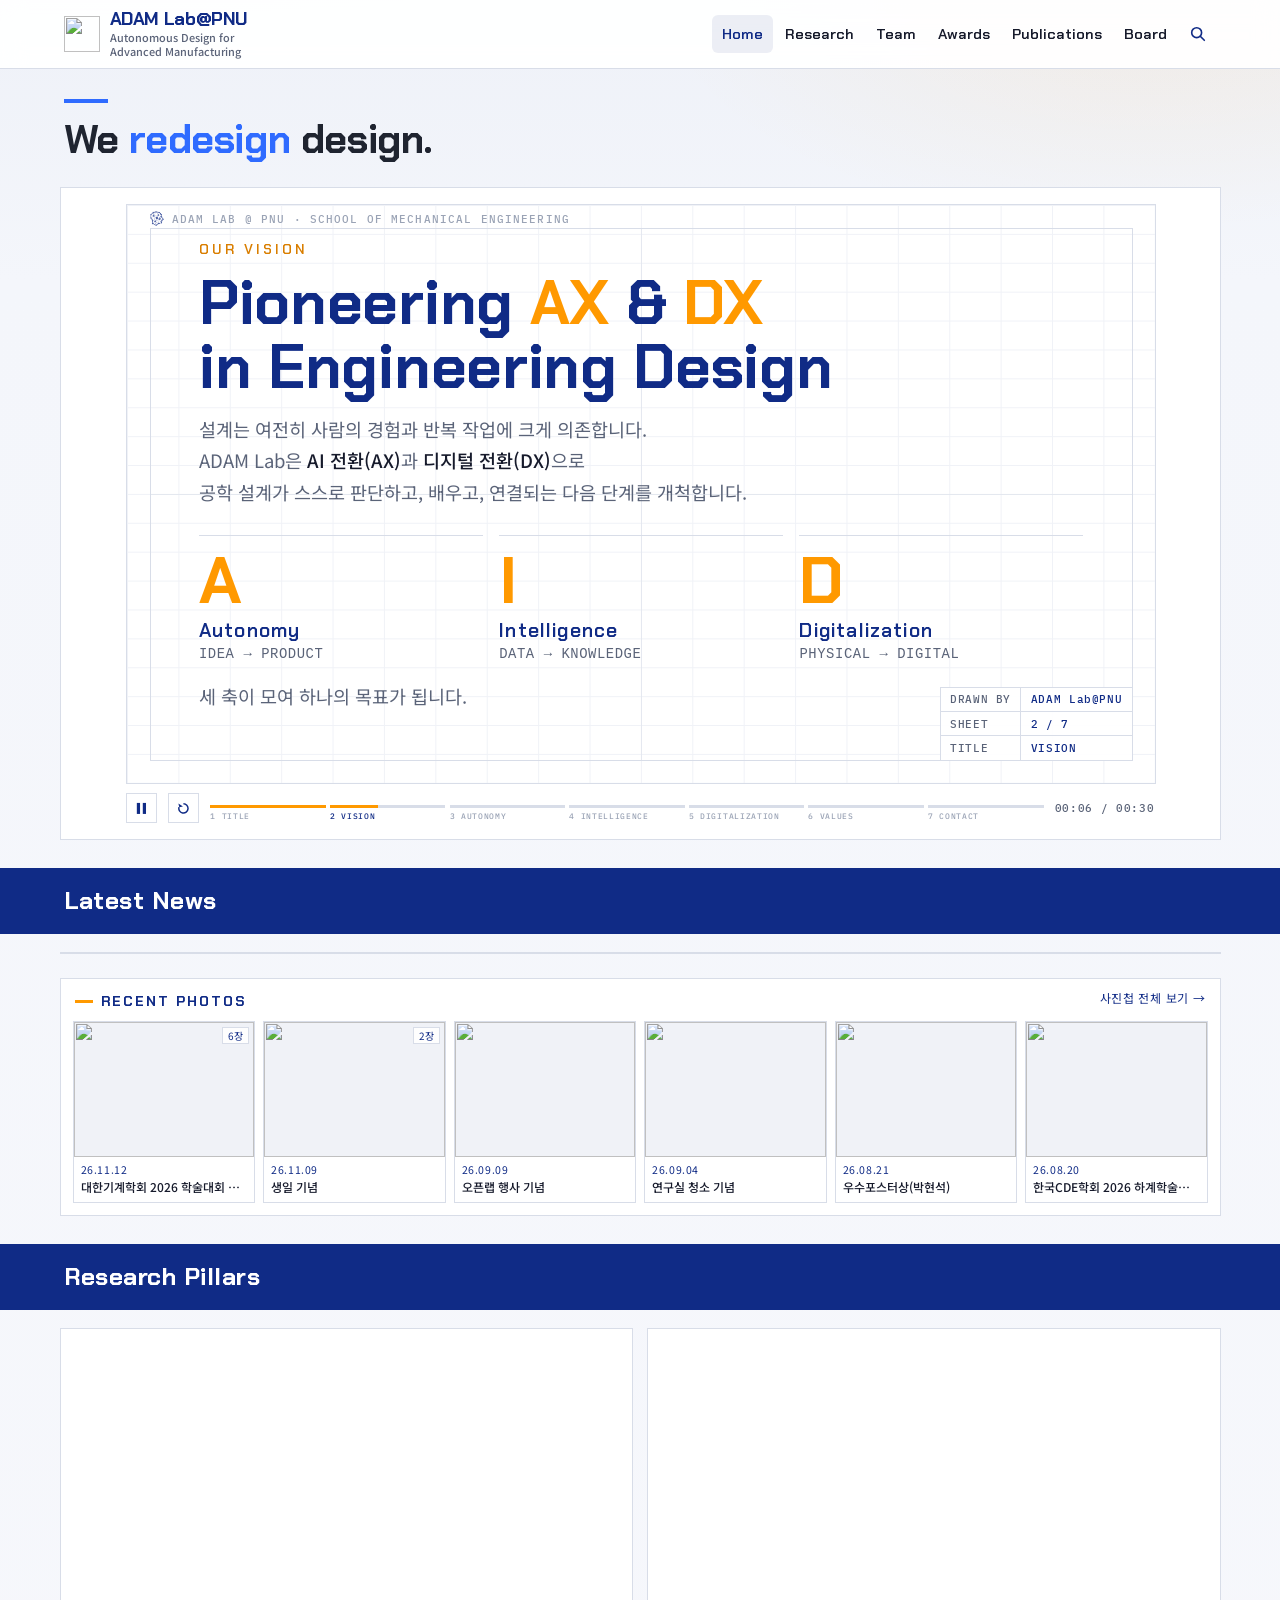
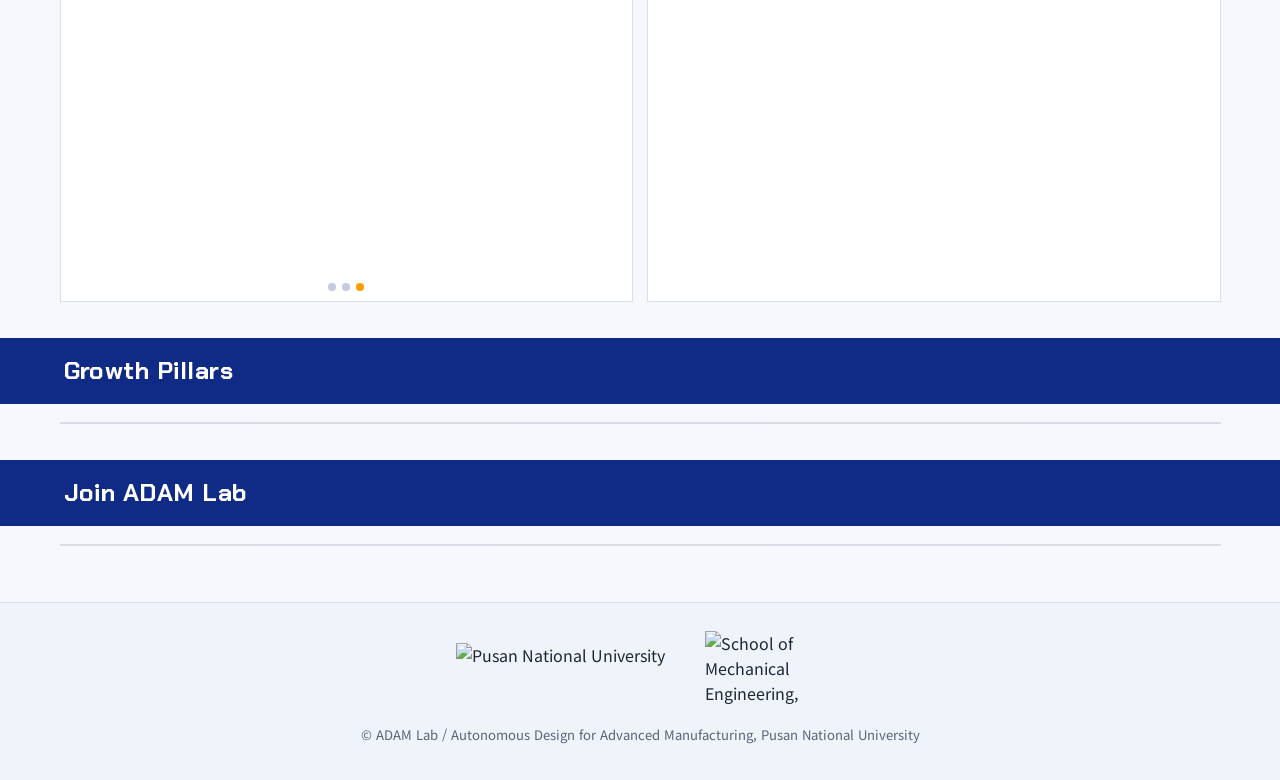
==== commit 008944fb: "data: refresh sheet snapshot" ====
--- a/index.html
+++ b/index.html
@@ -20,7 +20,7 @@
   <script defer src="js/search-index.js"></script>
   <script defer src="js/site.js"></script>
   <script defer src="js/sheet/boot.js"></script>
-  <script defer src="js/sheet/sheets.js?v=20261127-091218"></script>
+  <script defer src="js/sheet/sheets.js?v=20261127-091324"></script>
   <script defer src="js/sheet/sheet-loader.js"></script>
   <script defer src="js/widgets/news.js"></script>
   <script defer src="js/widgets/photo-strip.js"></script>
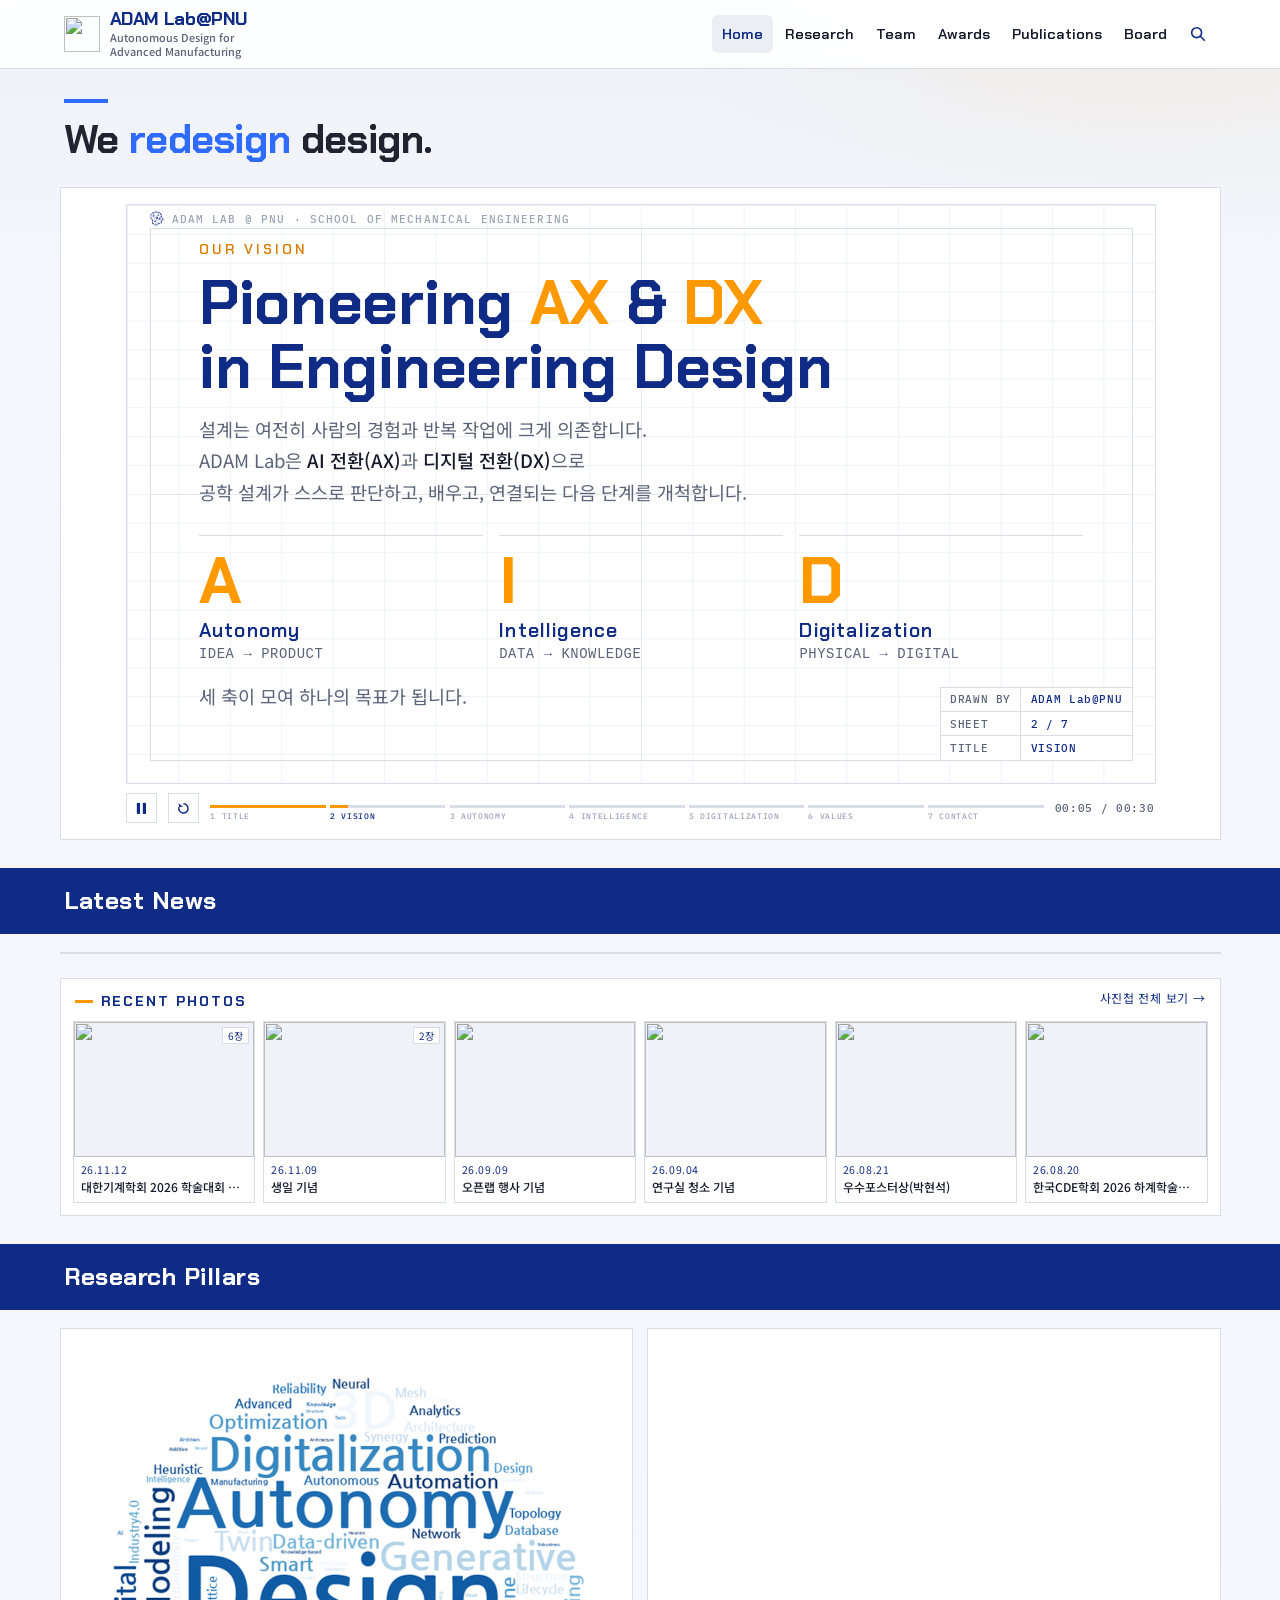
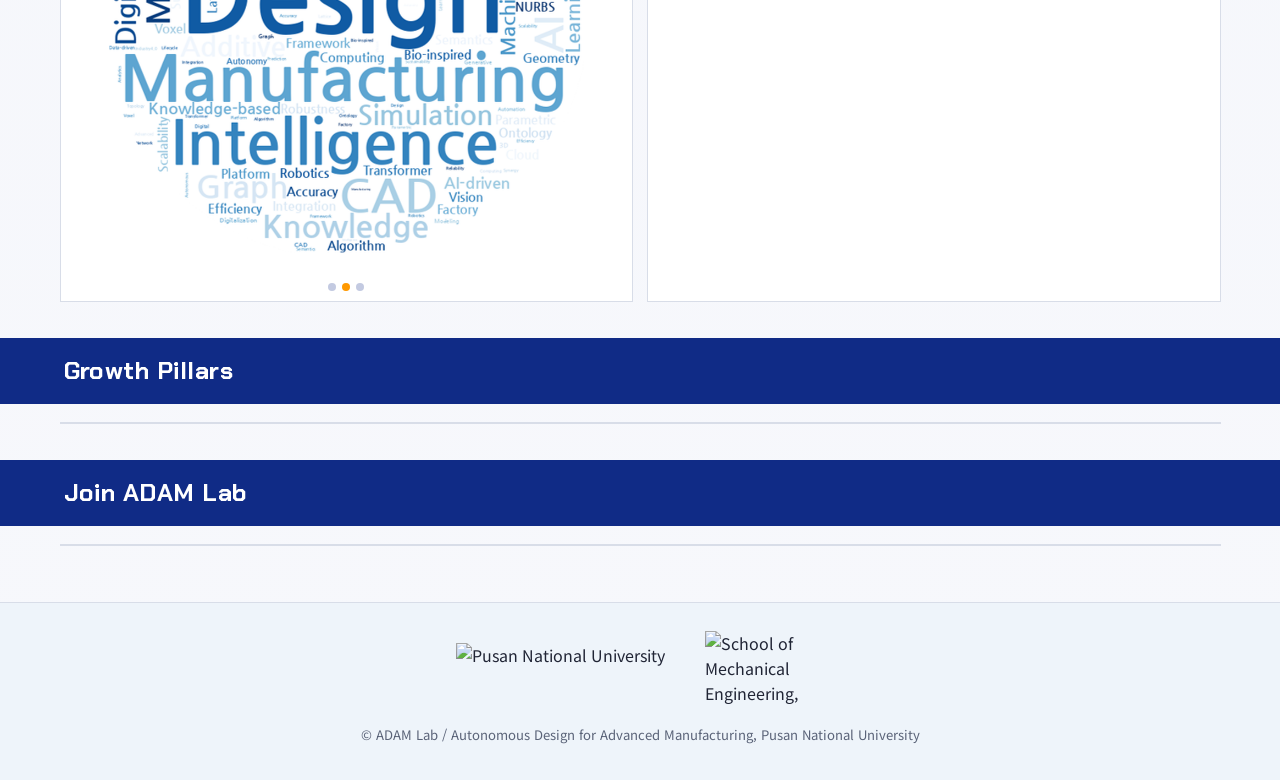
==== commit 49b16811: "data: refresh sheet snapshot" ====
--- a/index.html
+++ b/index.html
@@ -20,7 +20,7 @@
   <script defer src="js/search-index.js"></script>
   <script defer src="js/site.js"></script>
   <script defer src="js/sheet/boot.js"></script>
-  <script defer src="js/sheet/sheets.js?v=20261127-091324"></script>
+  <script defer src="js/sheet/sheets.js?v=20261127-091351"></script>
   <script defer src="js/sheet/sheet-loader.js"></script>
   <script defer src="js/widgets/news.js"></script>
   <script defer src="js/widgets/photo-strip.js"></script>
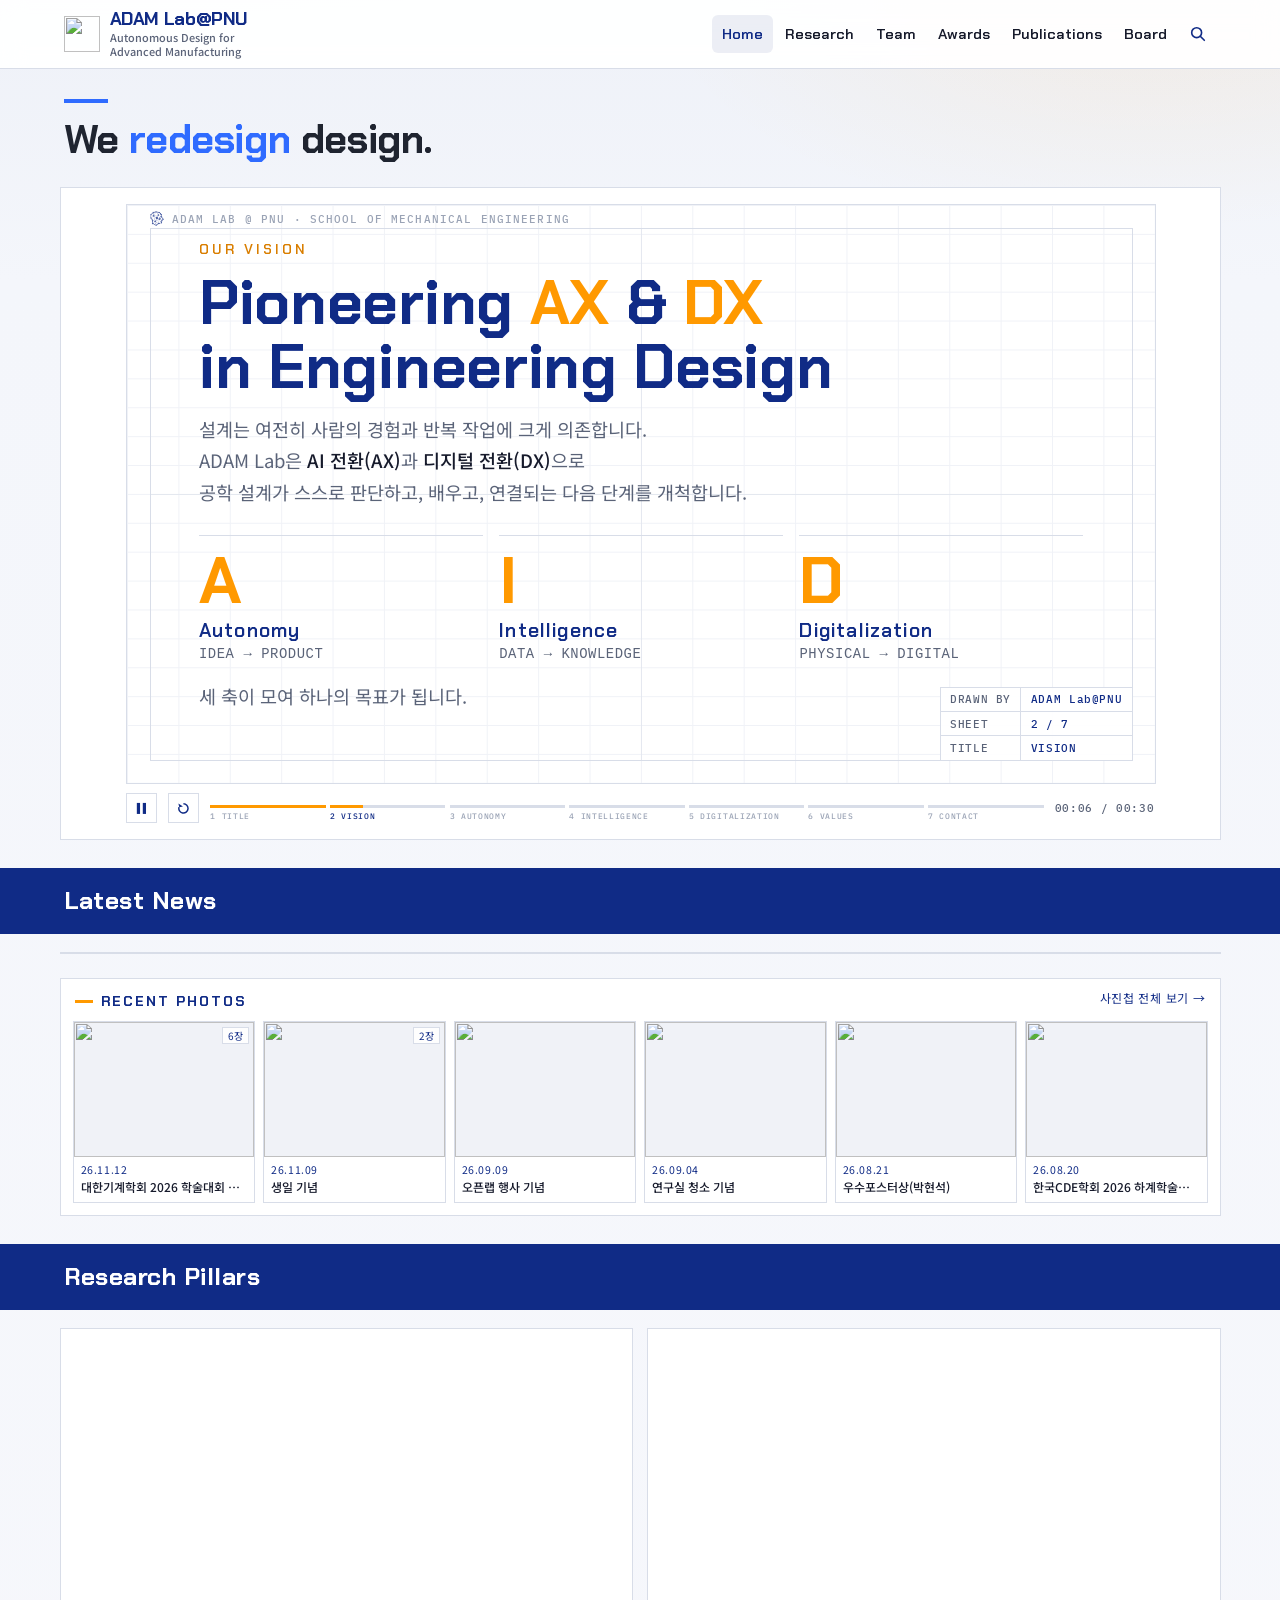
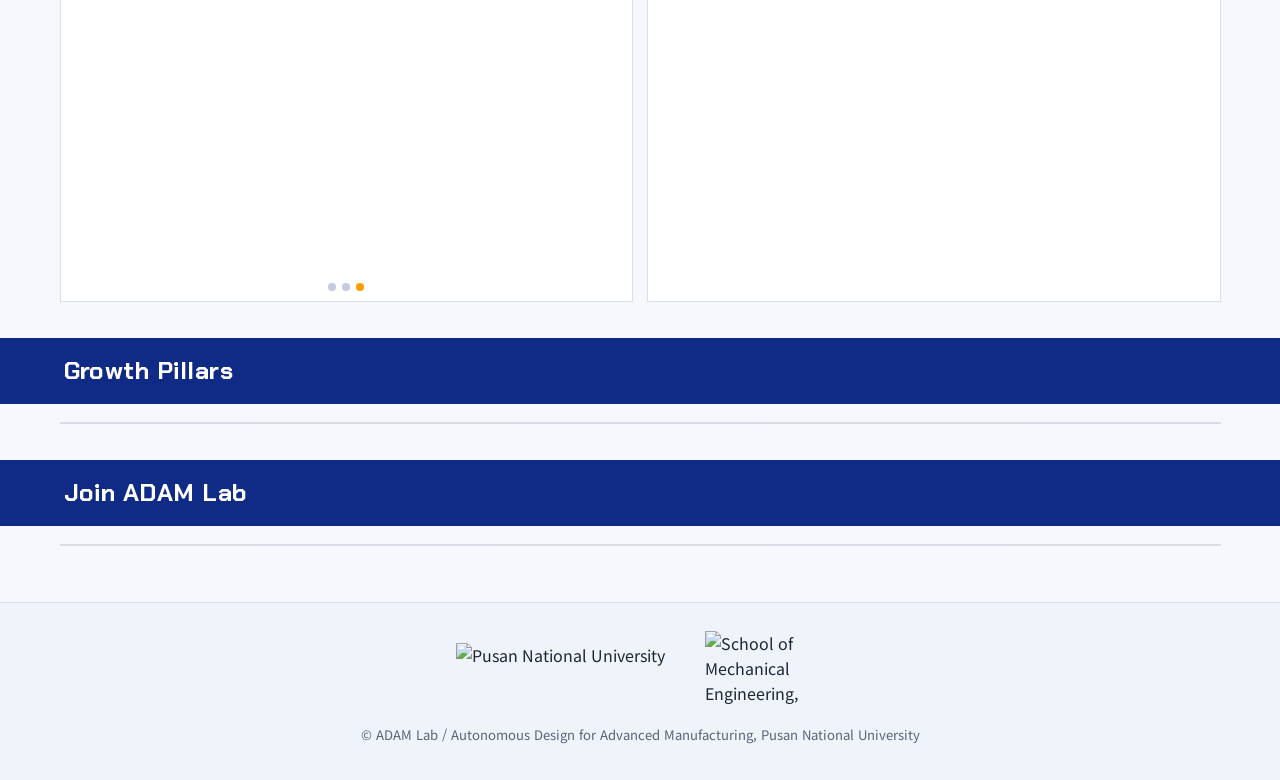
==== commit 456f7290: "data: refresh sheet snapshot" ====
--- a/index.html
+++ b/index.html
@@ -20,7 +20,7 @@
   <script defer src="js/search-index.js"></script>
   <script defer src="js/site.js"></script>
   <script defer src="js/sheet/boot.js"></script>
-  <script defer src="js/sheet/sheets.js?v=20261127-091351"></script>
+  <script defer src="js/sheet/sheets.js?v=20261127-120811"></script>
   <script defer src="js/sheet/sheet-loader.js"></script>
   <script defer src="js/widgets/news.js"></script>
   <script defer src="js/widgets/photo-strip.js"></script>
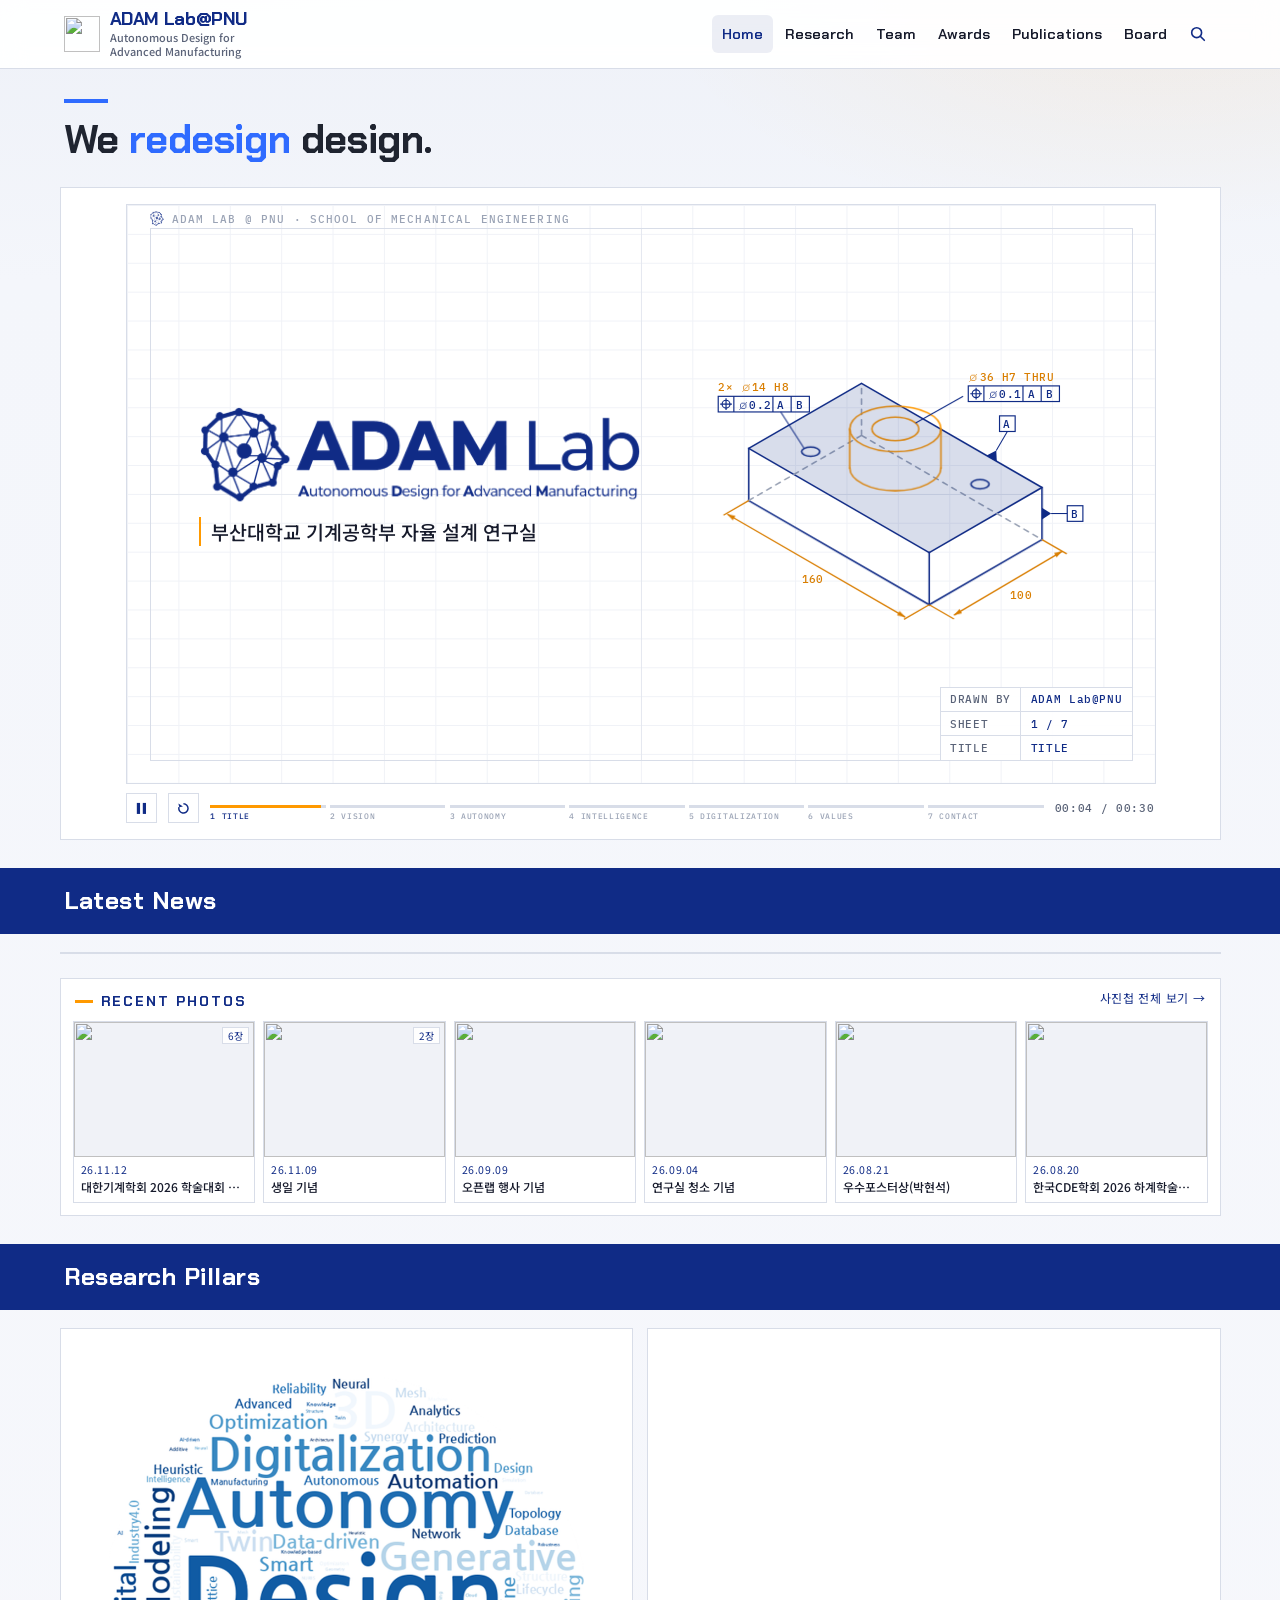
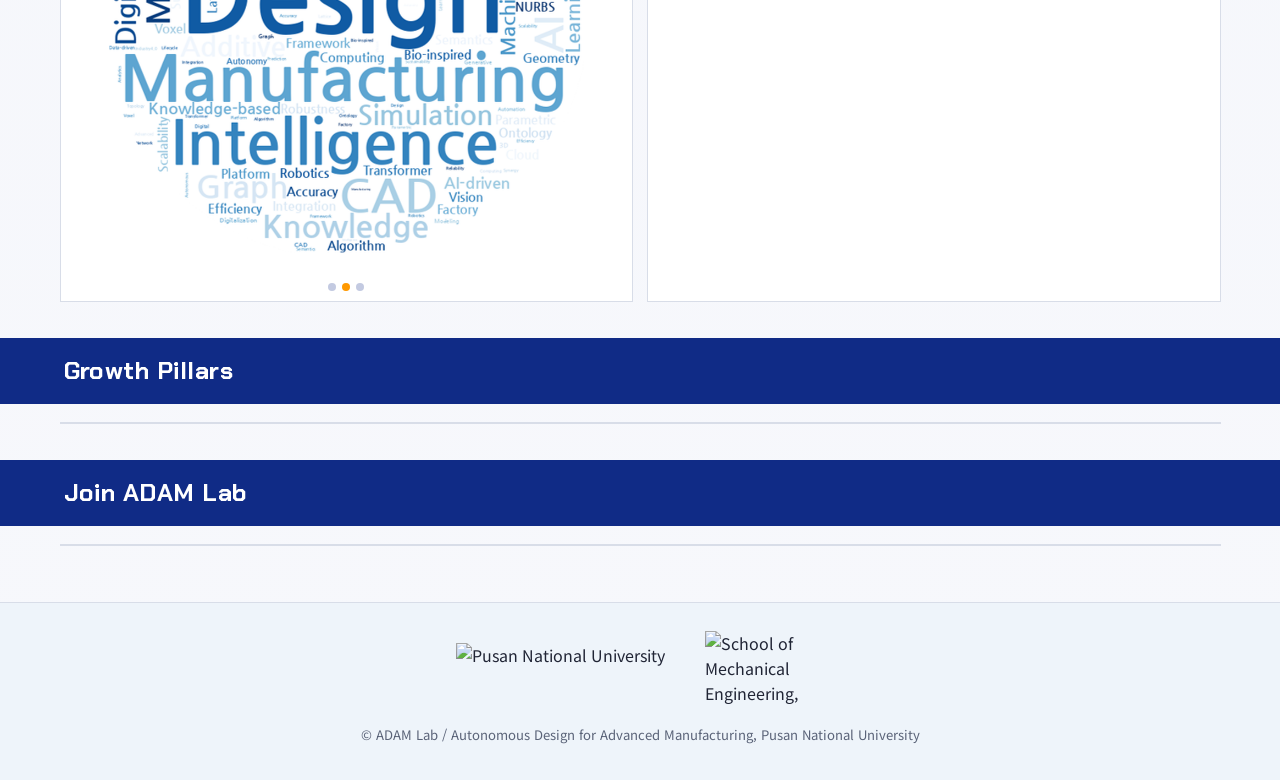
==== commit 3390ce2c: "data: refresh sheet snapshot" ====
--- a/index.html
+++ b/index.html
@@ -20,7 +20,7 @@
   <script defer src="js/search-index.js"></script>
   <script defer src="js/site.js"></script>
   <script defer src="js/sheet/boot.js"></script>
-  <script defer src="js/sheet/sheets.js?v=20261127-120811"></script>
+  <script defer src="js/sheet/sheets.js?v=20261127-120939"></script>
   <script defer src="js/sheet/sheet-loader.js"></script>
   <script defer src="js/widgets/news.js"></script>
   <script defer src="js/widgets/photo-strip.js"></script>
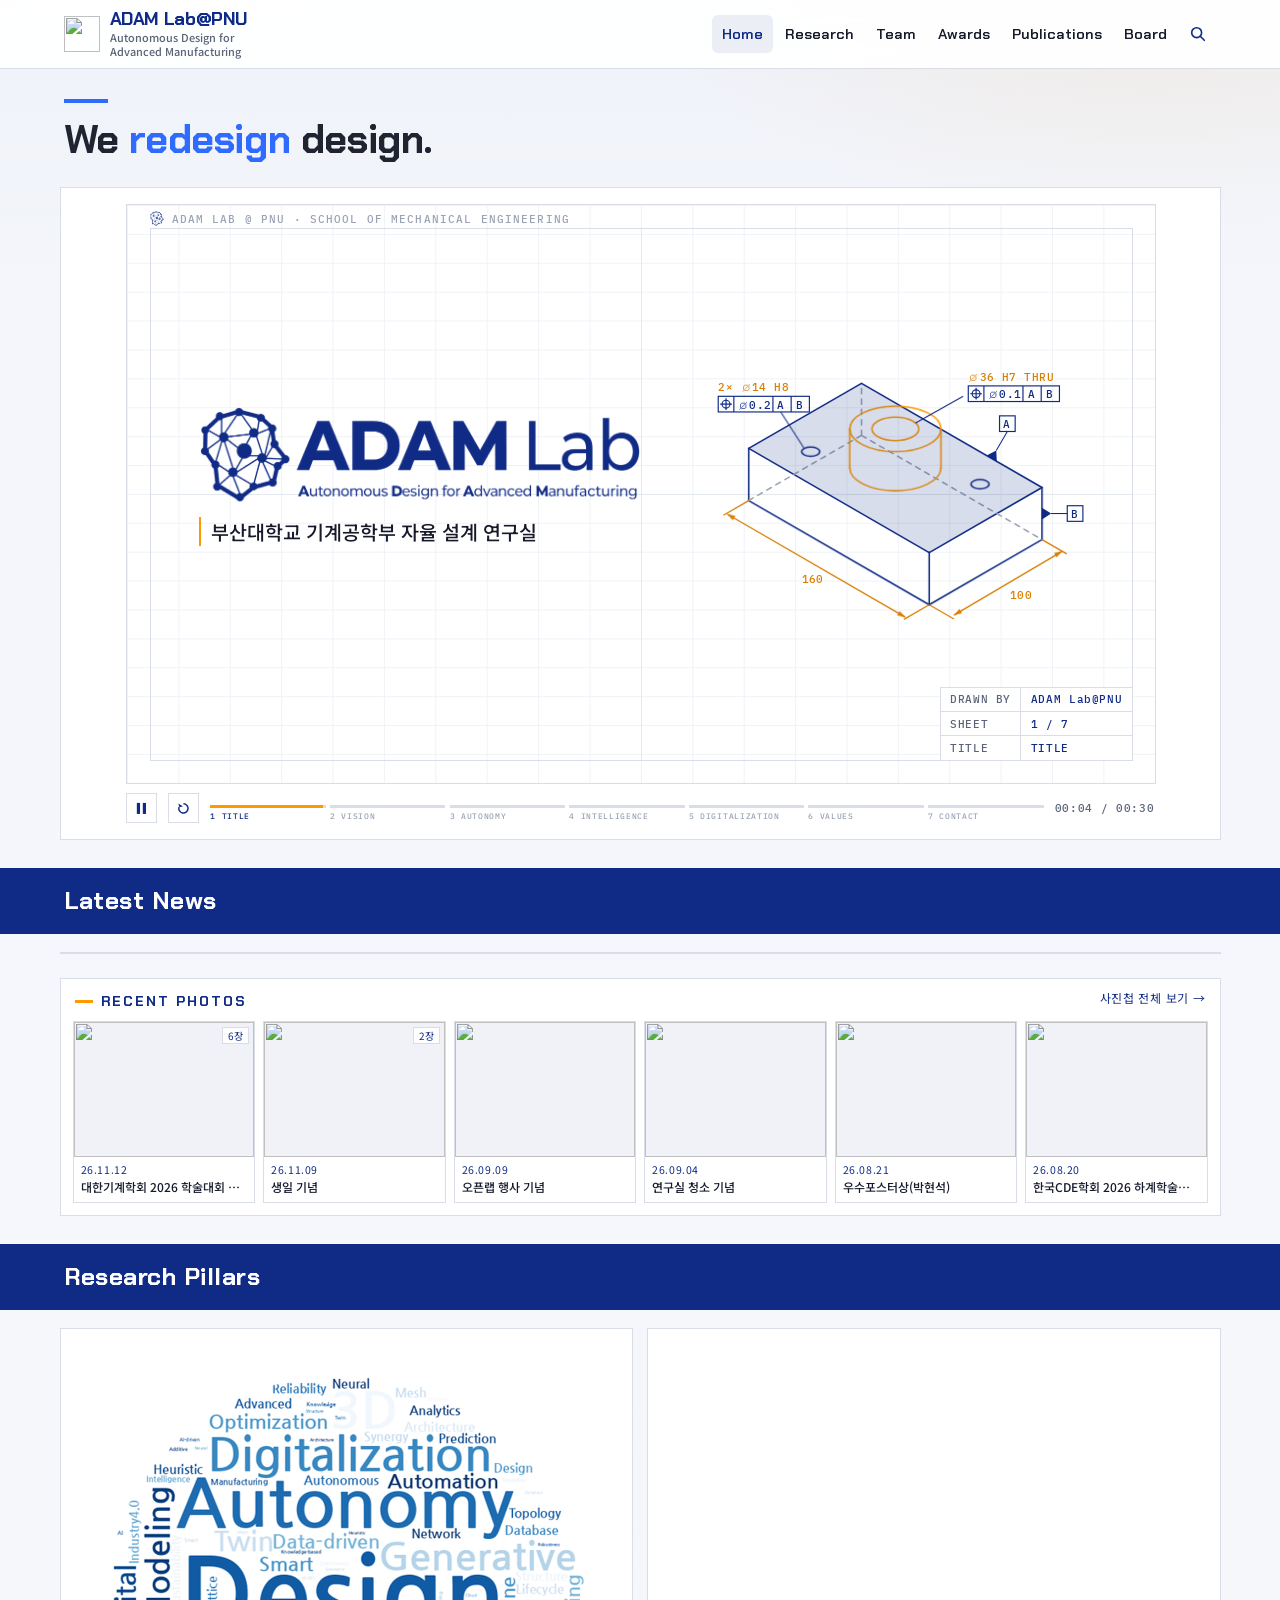
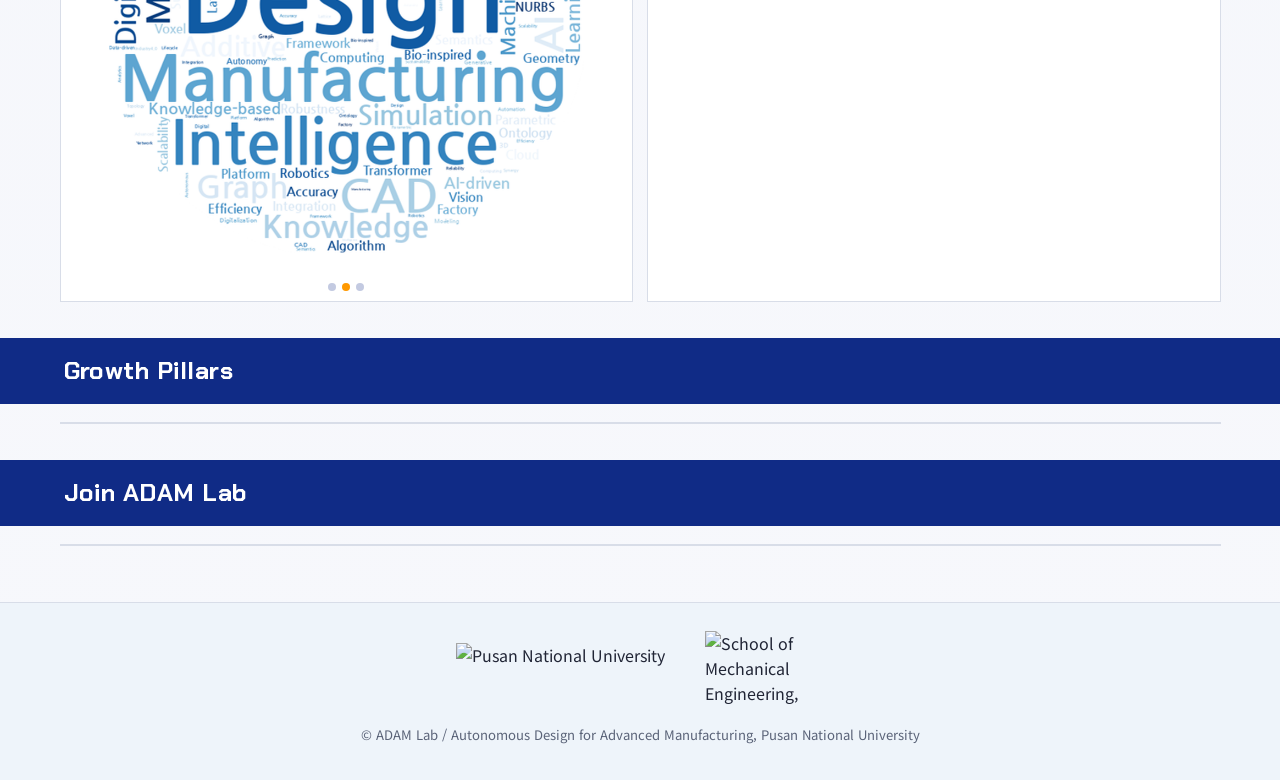
==== commit 6c37af60: "data: refresh sheet snapshot" ====
--- a/index.html
+++ b/index.html
@@ -20,7 +20,7 @@
   <script defer src="js/search-index.js"></script>
   <script defer src="js/site.js"></script>
   <script defer src="js/sheet/boot.js"></script>
-  <script defer src="js/sheet/sheets.js?v=20261127-120939"></script>
+  <script defer src="js/sheet/sheets.js?v=20261127-122451"></script>
   <script defer src="js/sheet/sheet-loader.js"></script>
   <script defer src="js/widgets/news.js"></script>
   <script defer src="js/widgets/photo-strip.js"></script>
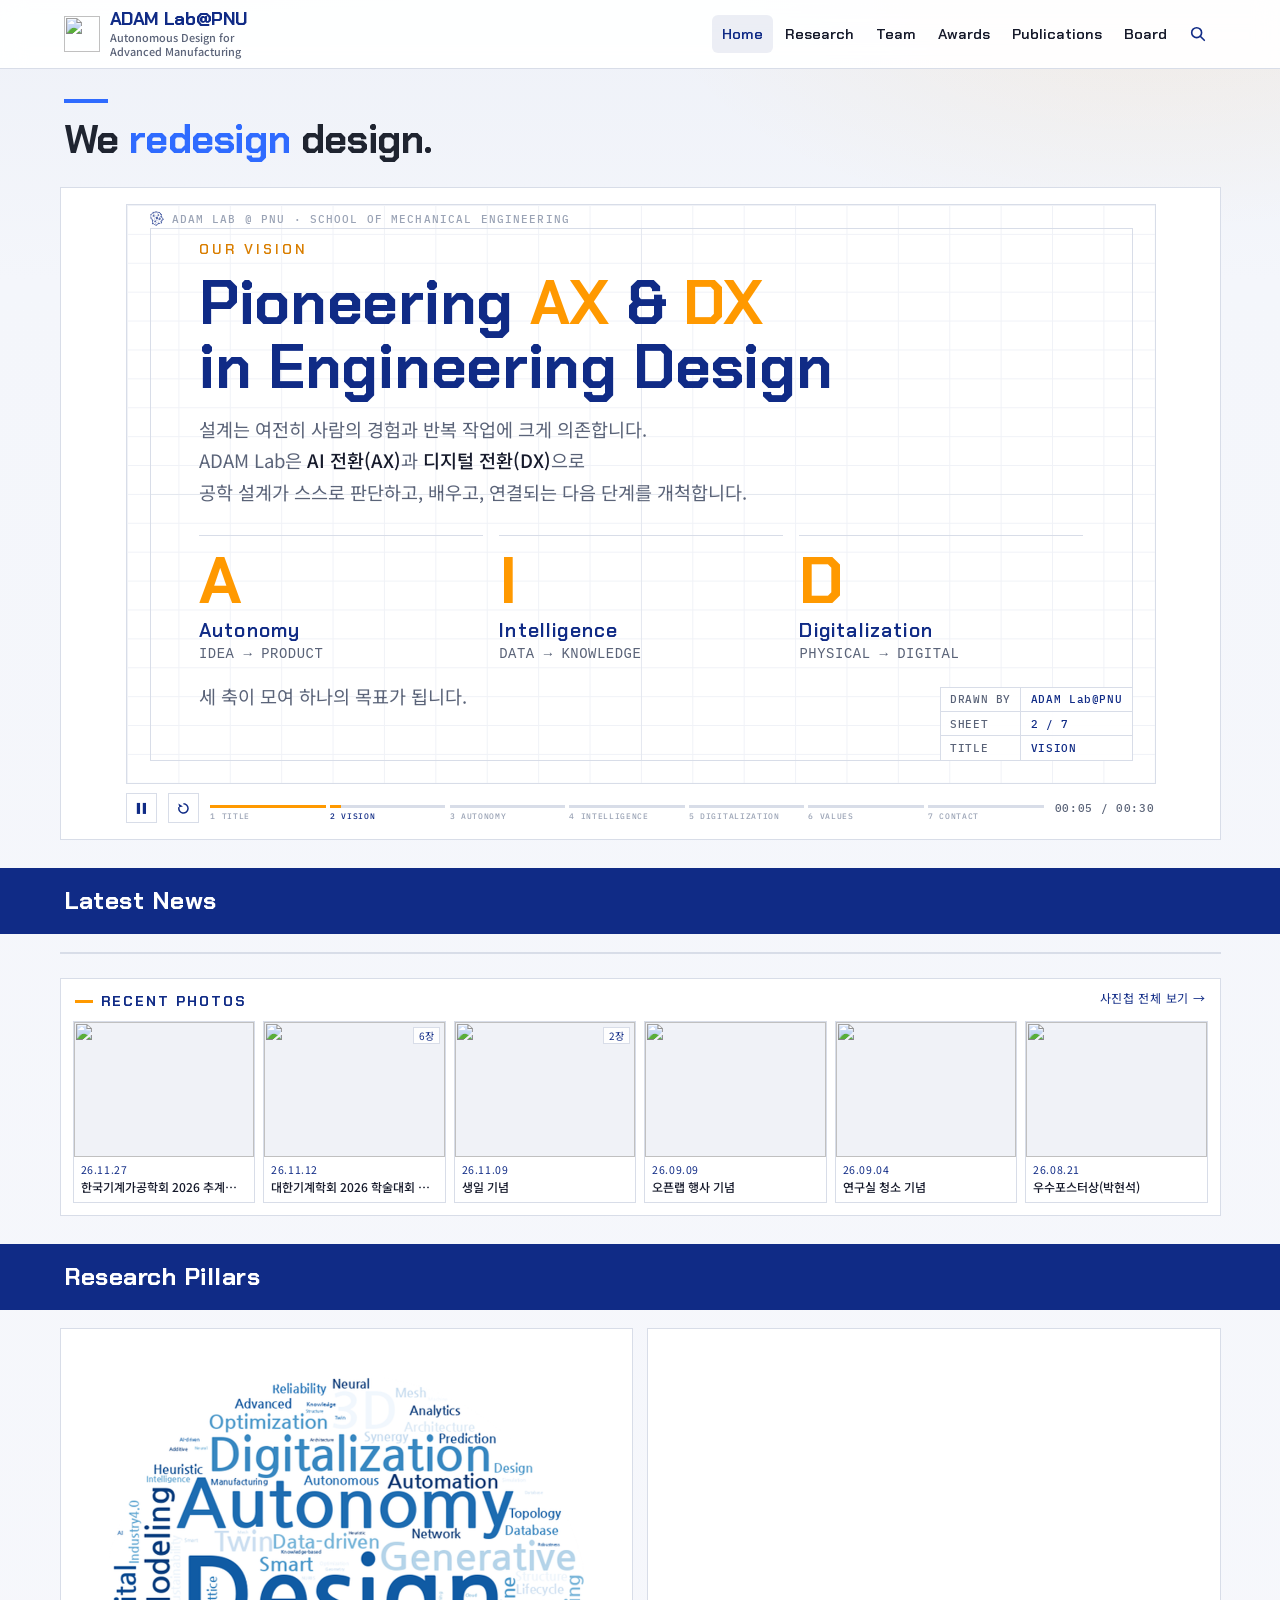
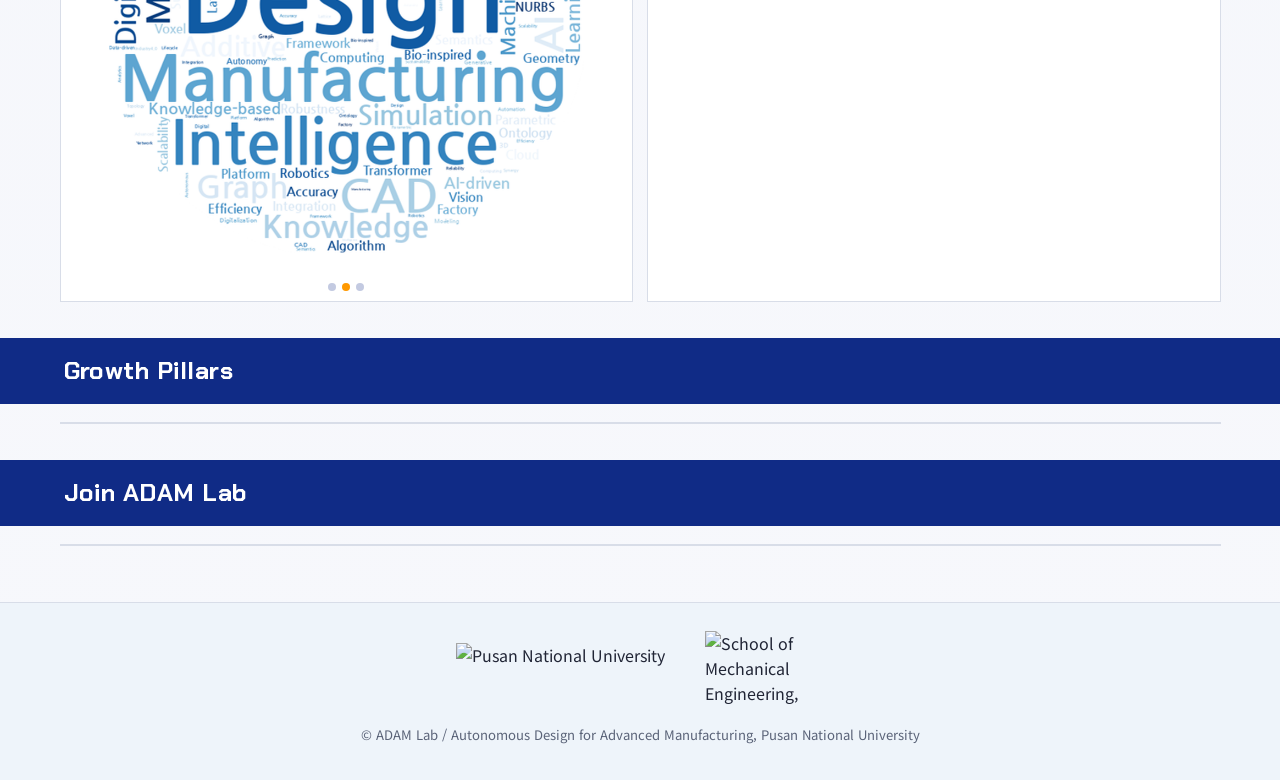
==== commit de7c01a2: "data: refresh sheet snapshot" ====
--- a/index.html
+++ b/index.html
@@ -20,7 +20,7 @@
   <script defer src="js/search-index.js"></script>
   <script defer src="js/site.js"></script>
   <script defer src="js/sheet/boot.js"></script>
-  <script defer src="js/sheet/sheets.js?v=20261127-122451"></script>
+  <script defer src="js/sheet/sheets.js?v=20261127-122613"></script>
   <script defer src="js/sheet/sheet-loader.js"></script>
   <script defer src="js/widgets/news.js"></script>
   <script defer src="js/widgets/photo-strip.js"></script>
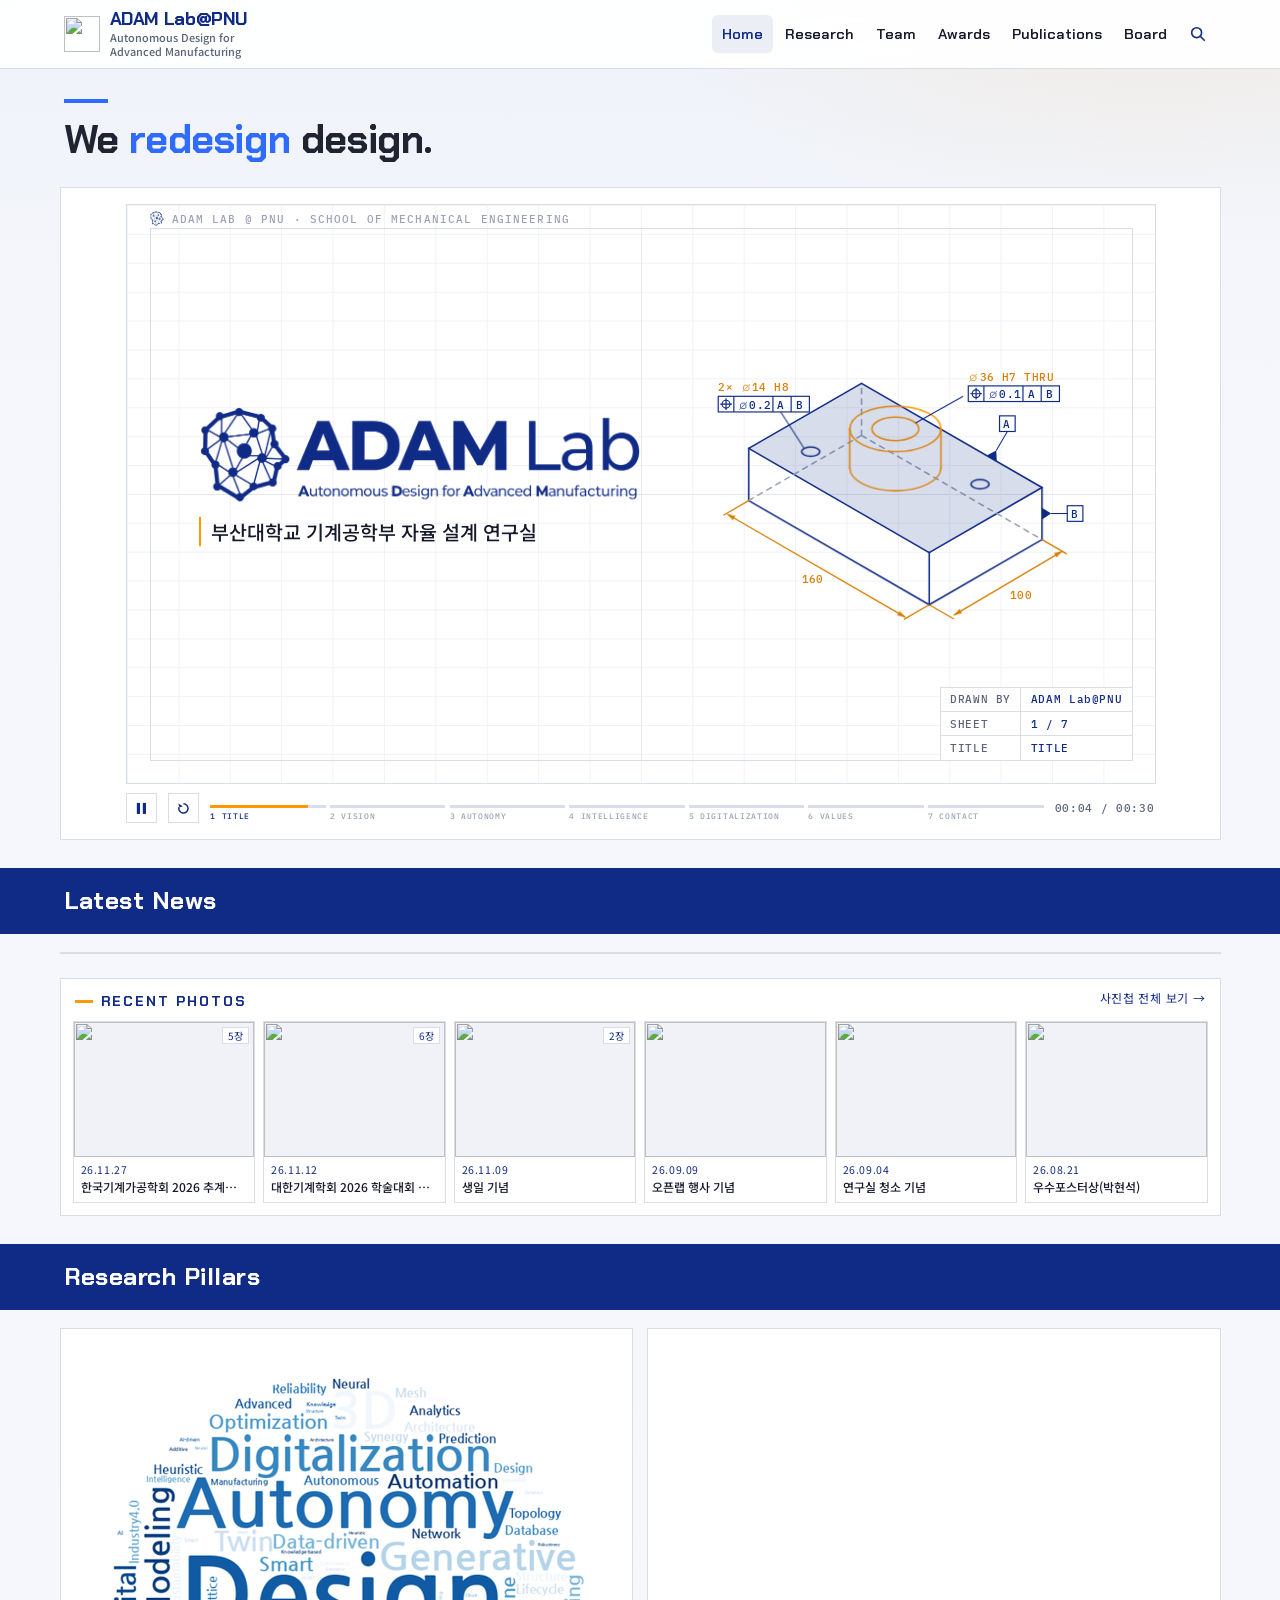
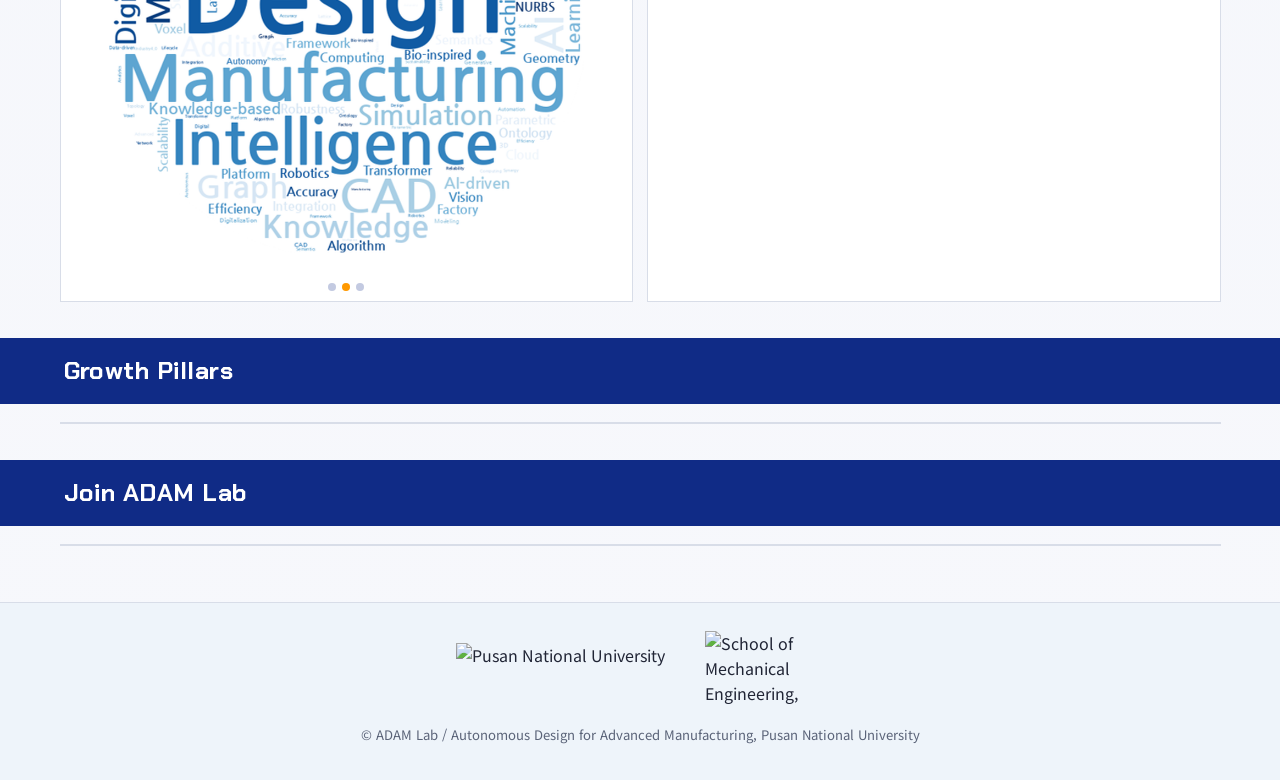
==== commit 7df3493e: "data: refresh sheet snapshot" ====
--- a/index.html
+++ b/index.html
@@ -20,7 +20,7 @@
   <script defer src="js/search-index.js"></script>
   <script defer src="js/site.js"></script>
   <script defer src="js/sheet/boot.js"></script>
-  <script defer src="js/sheet/sheets.js?v=20261127-122613"></script>
+  <script defer src="js/sheet/sheets.js?v=20261127-122909"></script>
   <script defer src="js/sheet/sheet-loader.js"></script>
   <script defer src="js/widgets/news.js"></script>
   <script defer src="js/widgets/photo-strip.js"></script>
